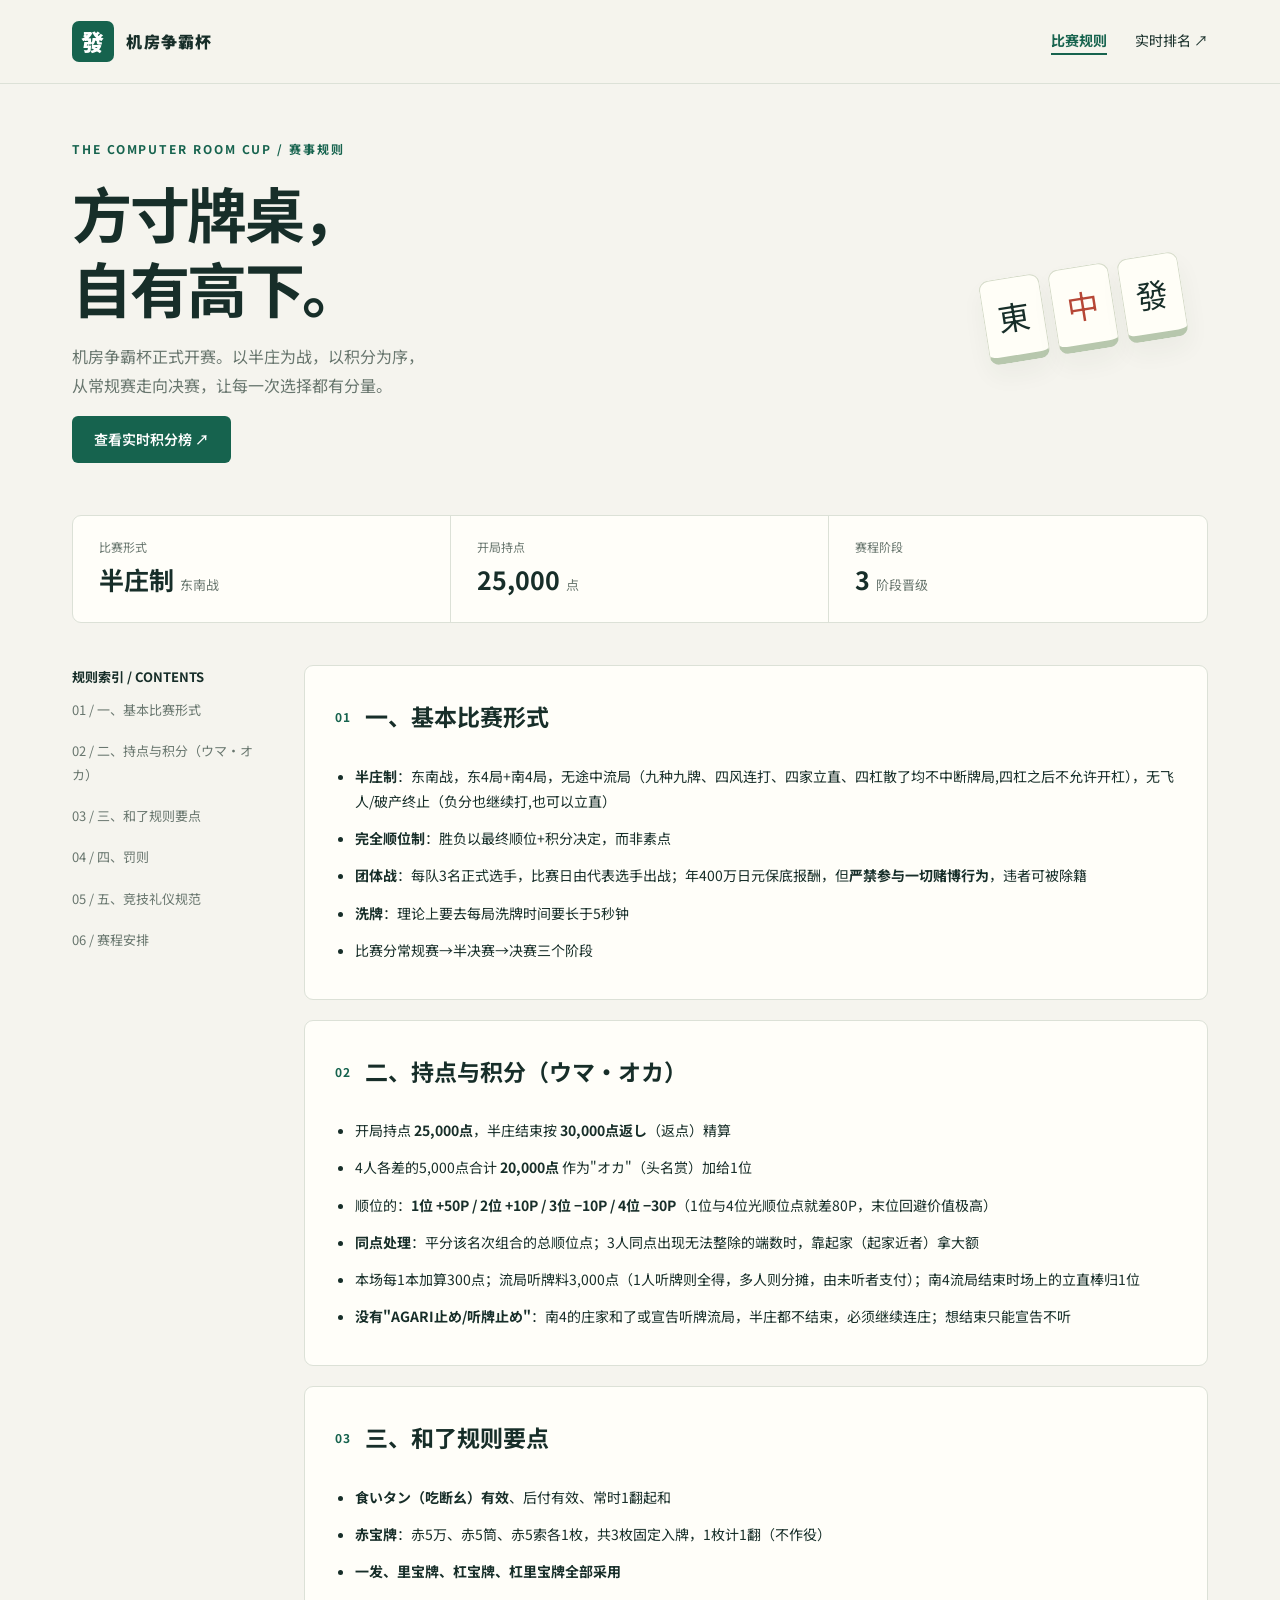
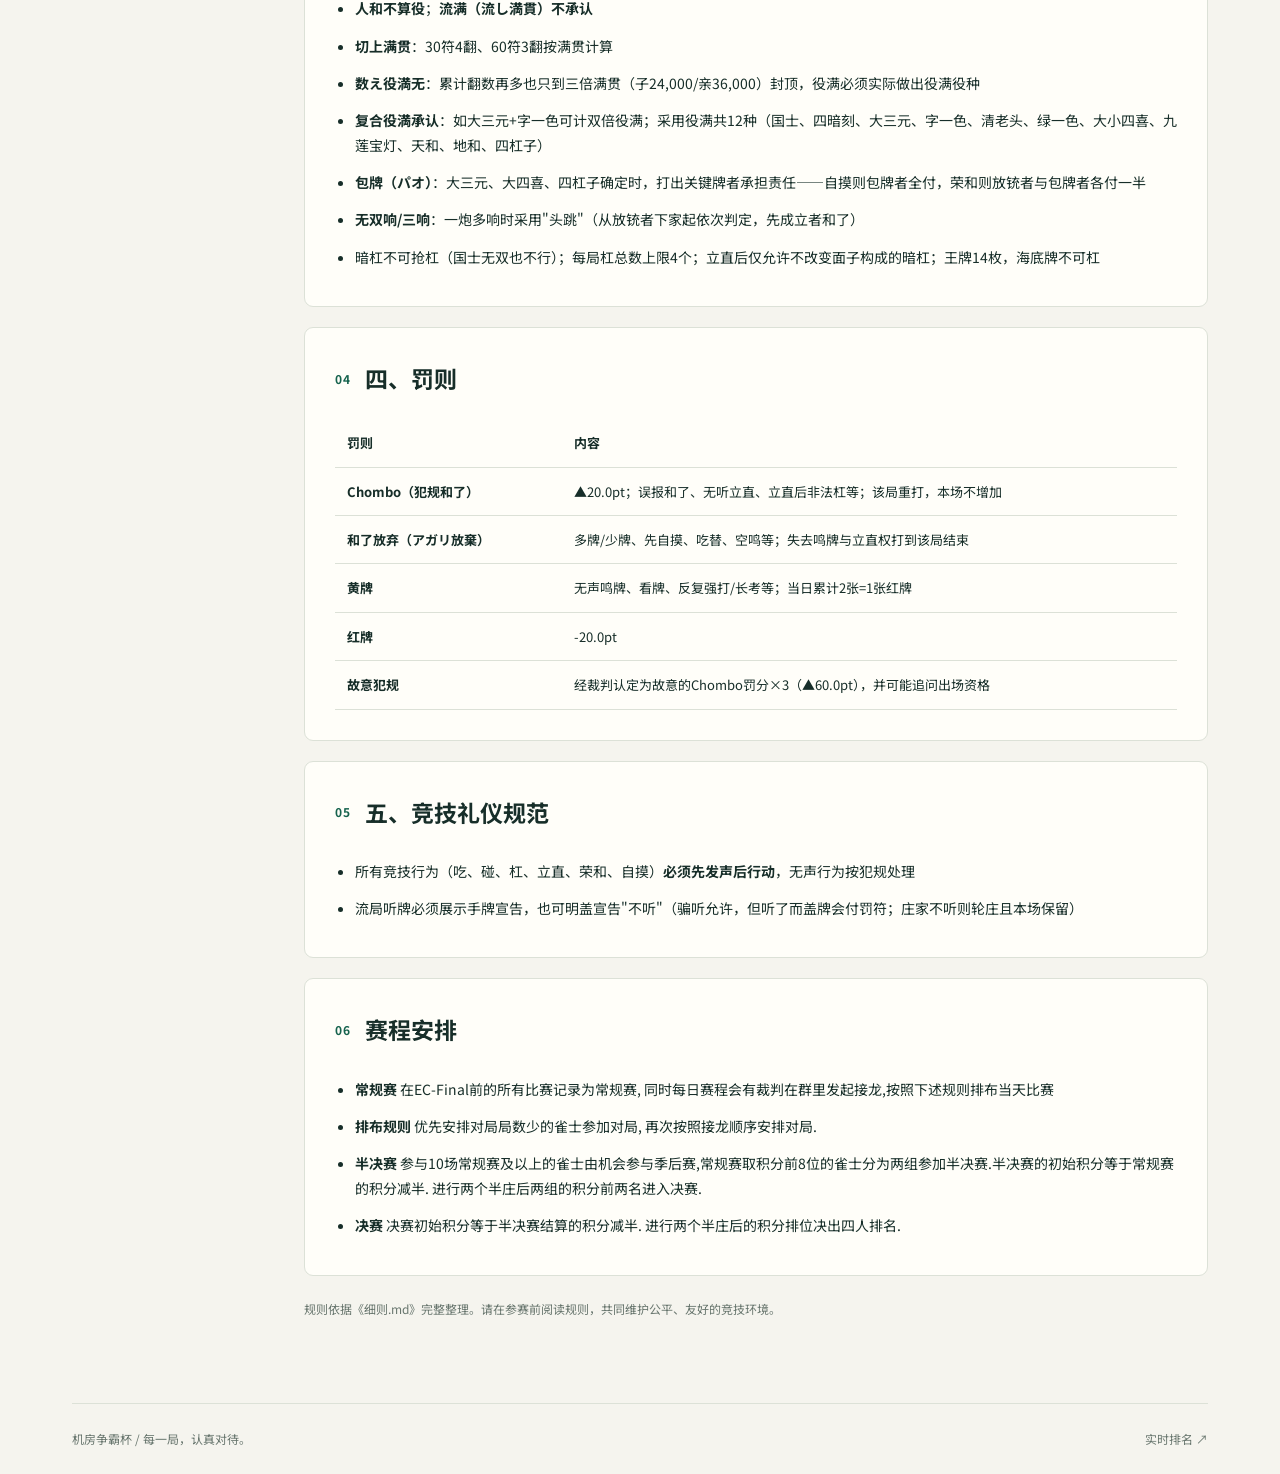
==== index.html @ 37b10d20 "ver1.0" ====
<!doctype html>
<html lang="zh-CN"><head><meta charset="utf-8"><meta name="viewport" content="width=device-width,initial-scale=1"><meta name="description" content="机房争霸杯比赛规则、积分制度、罚则与赛程安排。"><title>比赛规则 · 机房争霸杯</title><link rel="stylesheet" href="assets/style.css"></head>
<body><header><nav class="nav" aria-label="主导航"><a class="brand" href="./"><span class="mark">發</span>机房争霸杯</a><div class="navlinks"><a href="./" aria-current="page">比赛规则</a><a href="scoreboard/">实时排名 ↗</a></div></nav></header><main>
<section class="hero"><div><div class="eyebrow">THE COMPUTER ROOM CUP / 赛事规则</div><h1>方寸牌桌，<br>自有高下。</h1><p class="intro">机房争霸杯正式开赛。以半庄为战，以积分为序，<br>从常规赛走向决赛，让每一次选择都有分量。</p><p><a class="button" href="scoreboard/">查看实时积分榜 ↗</a></p></div><div class="tiles" aria-hidden="true"><span class="tile">東</span><span class="tile red">中</span><span class="tile">發</span></div></section>
<div class="stats"><div class="stat"><small>比赛形式</small><strong>半庄制</strong><span>东南战</span></div><div class="stat"><small>开局持点</small><strong>25,000</strong><span>点</span></div><div class="stat"><small>赛程阶段</small><strong>3</strong><span>阶段晋级</span></div></div>
<div class="rules-layout"><aside class="contents" aria-label="规则目录"><strong>规则索引 / CONTENTS</strong><a href="#rule-1">01 / 一、基本比赛形式</a><a href="#rule-2">02 / 二、持点与积分（ウマ・オカ）</a><a href="#rule-3">03 / 三、和了规则要点</a><a href="#rule-4">04 / 四、罚则</a><a href="#rule-5">05 / 五、竞技礼仪规范</a><a href="#rule-6">06 / 赛程安排</a></aside><div><section class="rule-section" id="rule-1"><h2><span class="number">01</span>一、基本比赛形式</h2><ul><li><strong>半庄制</strong>：东南战，东4局+南4局，无途中流局（九种九牌、四风连打、四家立直、四杠散了均不中断牌局,四杠之后不允许开杠），无飞人/破产终止（负分也继续打,也可以立直）</li><li><strong>完全顺位制</strong>：胜负以最终顺位+积分决定，而非素点</li><li><strong>团体战</strong>：每队3名正式选手，比赛日由代表选手出战；年400万日元保底报酬，但<strong>严禁参与一切赌博行为</strong>，违者可被除籍</li><li><strong>洗牌</strong>：理论上要去每局洗牌时间要长于5秒钟</li><li>比赛分常规赛→半决赛→决赛三个阶段</li></ul></section><section class="rule-section" id="rule-2"><h2><span class="number">02</span>二、持点与积分（ウマ・オカ）</h2><ul><li>开局持点 <strong>25,000点</strong>，半庄结束按 <strong>30,000点返し</strong>（返点）精算</li><li>4人各差的5,000点合计 <strong>20,000点</strong> 作为&quot;オカ&quot;（头名赏）加给1位</li><li>顺位的：<strong>1位 +50P / 2位 +10P / 3位 −10P / 4位 −30P</strong>（1位与4位光顺位点就差80P，末位回避价值极高）</li><li><strong>同点处理</strong>：平分该名次组合的总顺位点；3人同点出现无法整除的端数时，靠起家（起家近者）拿大额</li><li>本场每1本加算300点；流局听牌料3,000点（1人听牌则全得，多人则分摊，由未听者支付）；南4流局结束时场上的立直棒归1位</li><li><strong>没有&quot;AGARI止め/听牌止め&quot;</strong>：南4的庄家和了或宣告听牌流局，半庄都不结束，必须继续连庄；想结束只能宣告不听</li></ul></section><section class="rule-section" id="rule-3"><h2><span class="number">03</span>三、和了规则要点</h2><ul><li><strong>食いタン（吃断幺）有效</strong>、后付有效、常时1翻起和</li><li><strong>赤宝牌</strong>：赤5万、赤5筒、赤5索各1枚，共3枚固定入牌，1枚计1翻（不作役）</li><li><strong>一发、里宝牌、杠宝牌、杠里宝牌全部采用</strong></li><li><strong>人和不算役</strong>；<strong>流满（流し満貫）不承认</strong></li><li><strong>切上满贯</strong>：30符4翻、60符3翻按满贯计算</li><li><strong>数え役満无</strong>：累计翻数再多也只到三倍满贯（子24,000/亲36,000）封顶，役满必须实际做出役满役种</li><li><strong>复合役満承认</strong>：如大三元+字一色可计双倍役满；采用役满共12种（国士、四暗刻、大三元、字一色、清老头、绿一色、大小四喜、九莲宝灯、天和、地和、四杠子）</li><li><strong>包牌（パオ）</strong>：大三元、大四喜、四杠子确定时，打出关键牌者承担责任——自摸则包牌者全付，荣和则放铳者与包牌者各付一半</li><li><strong>无双响/三响</strong>：一炮多响时采用&quot;头跳&quot;（从放铳者下家起依次判定，先成立者和了）</li><li>暗杠不可抢杠（国士无双也不行）；每局杠总数上限4个；立直后仅允许不改变面子构成的暗杠；王牌14枚，海底牌不可杠</li></ul></section><section class="rule-section" id="rule-4"><h2><span class="number">04</span>四、罚则</h2><div class="table-scroll"><table><thead><tr><th scope="col">罚则</th><th scope="col">内容</th></tr></thead><tbody><tr><td><strong>Chombo（犯规和了）</strong></td><td>▲20.0pt；误报和了、无听立直、立直后非法杠等；该局重打，本场不增加</td></tr><tr><td><strong>和了放弃（アガリ放棄）</strong></td><td>多牌/少牌、先自摸、吃替、空鸣等；失去鸣牌与立直权打到该局结束</td></tr><tr><td><strong>黄牌</strong></td><td>无声鸣牌、看牌、反复强打/长考等；当日累计2张=1张红牌</td></tr><tr><td><strong>红牌</strong></td><td>-20.0pt</td></tr><tr><td><strong>故意犯规</strong></td><td>经裁判认定为故意的Chombo罚分×3（▲60.0pt），并可能追问出场资格</td></tr></tbody></table></div></section><section class="rule-section" id="rule-5"><h2><span class="number">05</span>五、竞技礼仪规范</h2><ul><li>所有竞技行为（吃、碰、杠、立直、荣和、自摸）<strong>必须先发声后行动</strong>，无声行为按犯规处理</li><li>流局听牌必须展示手牌宣告，也可明盖宣告&quot;不听&quot;（骗听允许，但听了而盖牌会付罚符；庄家不听则轮庄且本场保留）</li></ul></section><section class="rule-section" id="rule-6"><h2><span class="number">06</span>赛程安排</h2><ul><li><strong>常规赛</strong> 在EC-Final前的所有比赛记录为常规赛, 同时每日赛程会有裁判在群里发起接龙,按照下述规则排布当天比赛</li><li><strong>排布规则</strong> 优先安排对局局数少的雀士参加对局, 再次按照接龙顺序安排对局.</li><li><strong>半决赛</strong> 参与10场常规赛及以上的雀士由机会参与季后赛,常规赛取积分前8位的雀士分为两组参加半决赛.半决赛的初始积分等于常规赛的积分减半. 进行两个半庄后两组的积分前两名进入决赛.</li><li><strong>决赛</strong> 决赛初始积分等于半决赛结算的积分减半. 进行两个半庄后的积分排位决出四人排名.</li></ul></section><p class="footnote">规则依据《细则.md》完整整理。请在参赛前阅读规则，共同维护公平、友好的竞技环境。</p></div></div></main><footer><span>机房争霸杯 / 每一局，认真对待。</span><a href="scoreboard/">实时排名 ↗</a></footer></body></html>
---- assets/style.css ----
@import url('https://fonts.googleapis.com/css2?family=Noto+Sans+SC:wght@400;500;600;700;900&display=swap');
:root{color-scheme:light;--ink:#172e29;--muted:#68766e;--green:#16634e;--paper:#f5f4ee;--line:#dce1d7;--orange:#ca672e}*{box-sizing:border-box}body{margin:0;background:var(--paper);color:var(--ink);font-family:'Noto Sans SC',system-ui,sans-serif;line-height:1.8}a{color:inherit;text-decoration:none}header{border-bottom:1px solid var(--line);background:#f5f4eef5}.nav{max-width:1200px;margin:auto;padding:21px 32px;display:flex;align-items:center;justify-content:space-between;gap:24px}.brand{font-weight:900;letter-spacing:.08em;display:flex;align-items:center;gap:12px}.mark{background:var(--green);color:white;border-radius:7px;padding:0 9px;font-size:23px}.navlinks{display:flex;gap:28px;font-size:14px}.navlinks a[aria-current=page]{color:var(--green);font-weight:700;border-bottom:2px solid var(--green)}main{max-width:1200px;margin:auto;padding:54px 32px 72px}.eyebrow{color:var(--green);letter-spacing:.16em;font-size:12px;font-weight:700}.hero{display:grid;grid-template-columns:1fr auto;align-items:center;gap:28px;margin-bottom:36px}h1{font-size:clamp(34px,5vw,60px);line-height:1.25;letter-spacing:-.04em;margin:14px 0 18px}h2{font-size:23px;margin:0 0 20px}h3{font-size:17px}.intro{color:var(--muted);max-width:650px;margin:0}.button{display:inline-block;background:var(--green);color:white;border-radius:6px;padding:11px 22px;font-size:14px;font-weight:600}.tiles{display:flex;gap:9px;transform:rotate(-9deg);padding:24px}.tile{display:grid;place-items:center;background:#fffef7;border:1px solid #d5dbc9;border-bottom:7px solid #b7c7ad;border-radius:10px;width:61px;height:85px;font-size:32px;box-shadow:0 12px 24px #2446340c}.tile.red{color:#b64736}.stats{display:grid;grid-template-columns:repeat(3,1fr);border:1px solid var(--line);border-radius:9px;background:#fffef9;margin:30px 0 42px}.stat{padding:20px 26px;border-right:1px solid var(--line)}.stat:last-child{border:0}.stat small{display:block;color:var(--muted);font-size:12px}.stat strong{font-size:25px}.stat span{font-size:13px;margin-left:6px;color:var(--muted)}.rules-layout{display:grid;grid-template-columns:190px 1fr;gap:42px}.contents{position:sticky;top:24px;align-self:start;font-size:13px}.contents a{display:block;padding:9px 0;color:var(--muted)}.contents a:hover{color:var(--green)}.rule-section{scroll-margin-top:24px;background:#fffef9;border:1px solid var(--line);border-radius:9px;padding:30px;margin-bottom:20px}.rule-section h2{display:flex;gap:14px;align-items:center}.number{font-size:12px;color:var(--green);letter-spacing:.08em}.rule-section ul{padding-left:20px;margin-bottom:0}.rule-section li{padding:6px 0;font-size:14px}.rule-section strong{font-weight:700}.rule-section table{font-size:13px;width:100%;border-collapse:collapse}.rule-section td,.rule-section th{text-align:left;padding:12px;border-bottom:1px solid var(--line)}.rule-section td:first-child{min-width:125px}.table-scroll{overflow-x:auto}.board-panel{background:#fffef9;border:1px solid var(--line);border-radius:10px;overflow:hidden}.board-heading{padding:24px;display:flex;align-items:center;justify-content:space-between;gap:16px;border-bottom:1px solid var(--line)}.board-heading h2{margin:0;font-size:19px}.status{font-size:12px;color:var(--muted)}.status::before{content:'';display:inline-block;width:7px;height:7px;border-radius:50%;background:#34876b;margin-right:8px}.board{width:100%;border-collapse:collapse;white-space:nowrap;font-size:14px;font-variant-numeric:tabular-nums}.board th{font-weight:500;font-size:12px;color:var(--muted);background:#edf0e8;text-align:right;padding:17px 24px}.board td{padding:18px 24px;text-align:right;border-bottom:1px solid #e9ece3}.board th:first-child,.board td:first-child{text-align:left;position:sticky;left:0;background:#fffef9;min-width:190px}.board th:first-child{background:#edf0e8}.board tbody tr:first-child td{background:#edf4e9}.board tbody tr:last-child td{border-bottom:0}.rank{display:inline-block;width:24px;margin-right:18px;font-size:12px;color:#7c8b7e}.board tbody tr:first-child .rank{color:var(--green);font-weight:900}.total{font-weight:900;font-size:18px}.positive{color:#167352}.negative{color:#bd593e}.empty{color:#b9c0b6}.board-note{padding:18px 24px;background:#fafbf6;border-top:1px solid var(--line);font-size:12px;color:var(--muted)}.board-actions{display:flex;gap:14px;align-items:center}button{font:inherit;cursor:pointer;background:transparent;border:1px solid var(--line);border-radius:5px;color:var(--green);padding:5px 12px;font-size:12px}button:disabled{opacity:.5}.footnote{color:var(--muted);font-size:12px;margin-top:22px}footer{max-width:1136px;margin:auto;border-top:1px solid var(--line);padding:24px 0;display:flex;justify-content:space-between;color:var(--muted);font-size:12px}a:focus-visible,button:focus-visible{outline:3px solid #ca672e;outline-offset:5px}@media(max-width:700px){.nav{padding:18px 20px}.brand{font-size:14px}.navlinks{gap:16px;font-size:12px}main{padding:32px 20px 48px}.hero{grid-template-columns:1fr}.tiles{display:none}.stats{margin:26px 0}.stat{padding:15px 12px}.stat strong{font-size:21px}.stat span{font-size:11px}.rules-layout{grid-template-columns:1fr;gap:20px}.contents{position:static;display:flex;gap:16px;overflow:auto;white-space:nowrap}.contents strong{display:none}.rule-section{padding:22px 18px}.rule-section h2{font-size:20px}.board-heading{padding:18px;align-items:flex-start;flex-direction:column}.board td,.board th{padding:15px 18px}.board th:first-child,.board td:first-child{min-width:150px}.rank{margin-right:8px}footer{margin:0 20px;gap:20px}.board-actions{flex-wrap:wrap}}
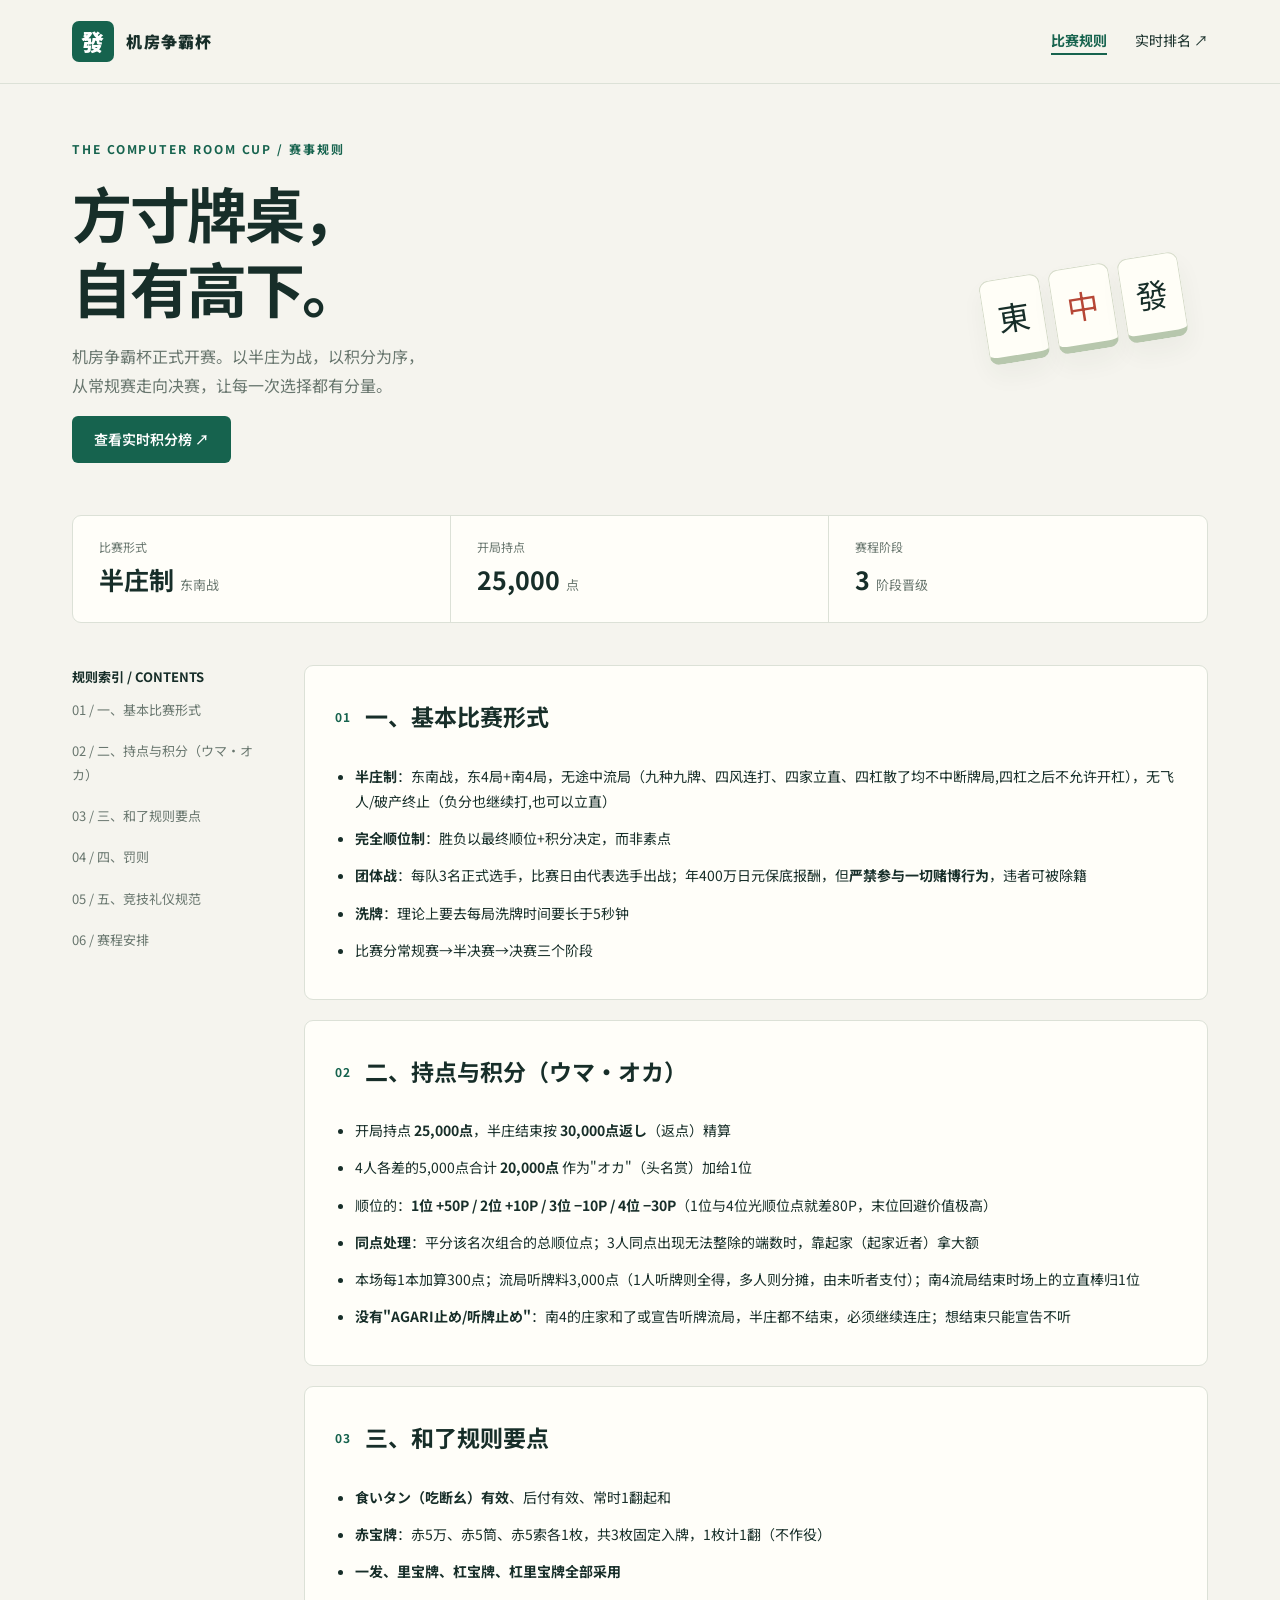
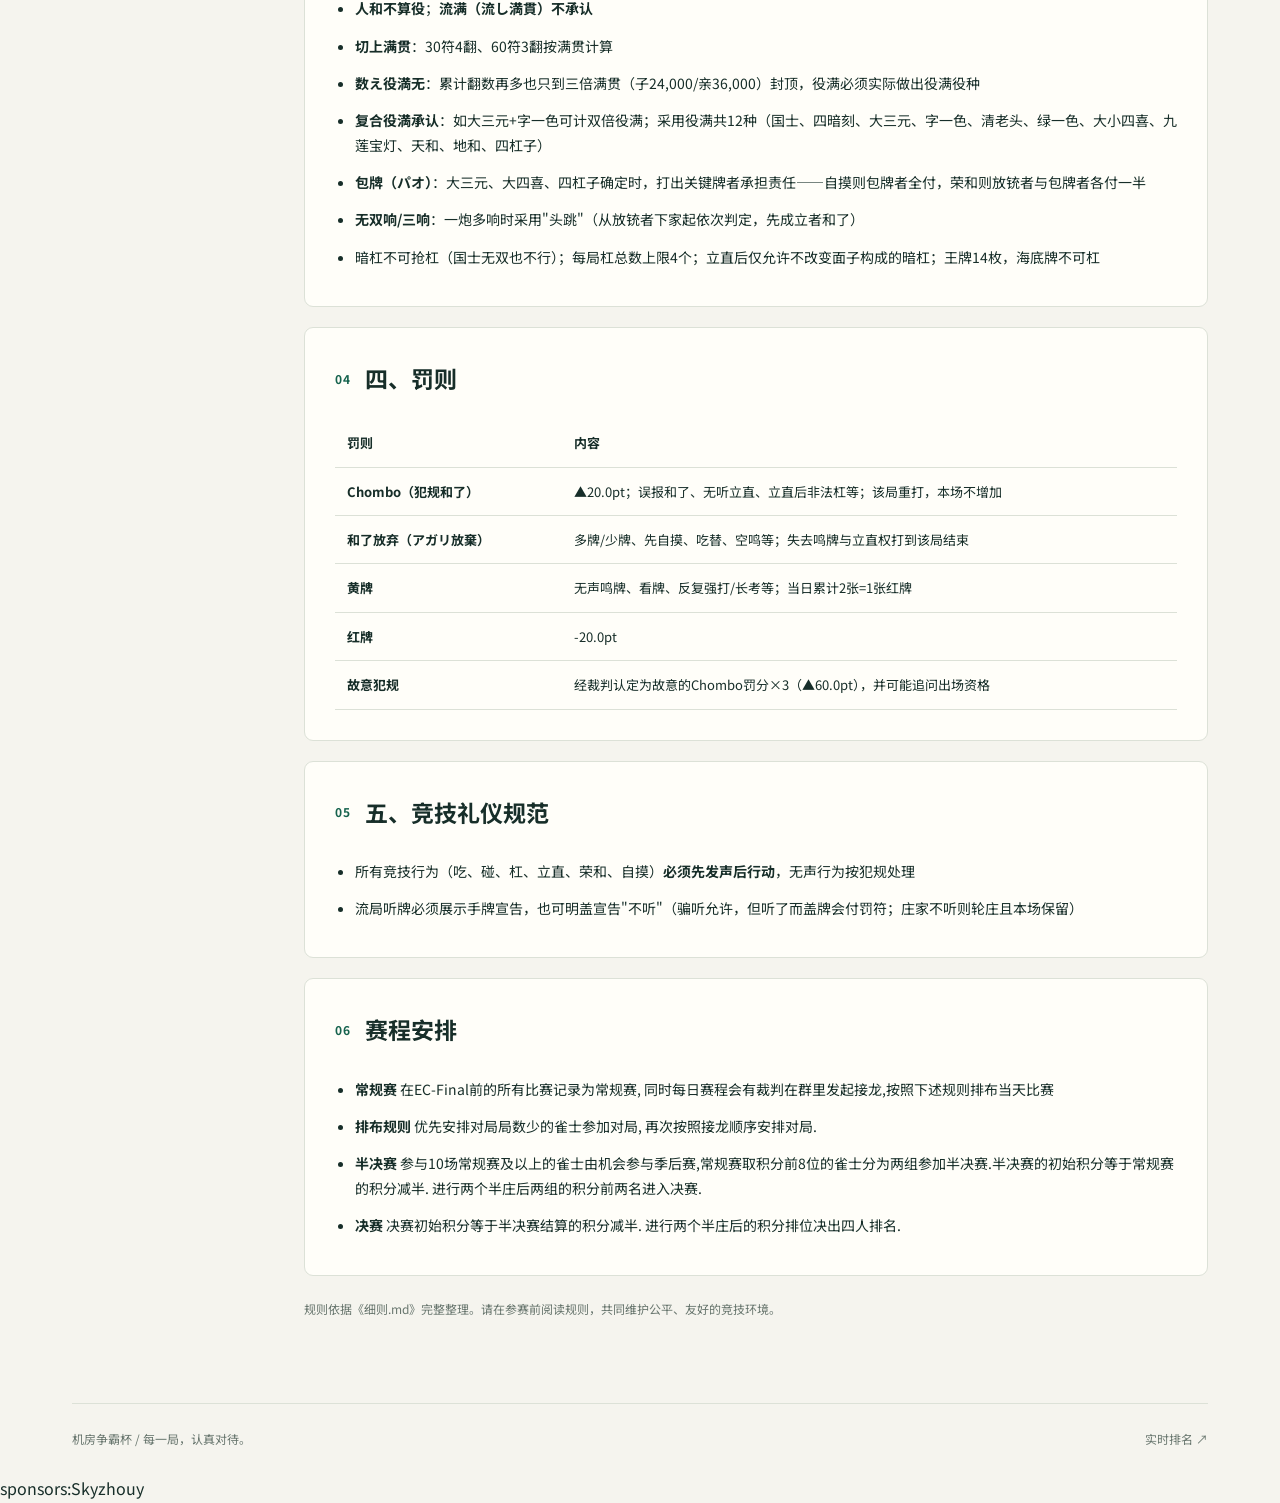
==== commit 6c8b44b9: "sponsors" ====
--- a/index.html
+++ b/index.html
@@ -3,4 +3,5 @@
 <body><header><nav class="nav" aria-label="主导航"><a class="brand" href="./"><span class="mark">發</span>机房争霸杯</a><div class="navlinks"><a href="./" aria-current="page">比赛规则</a><a href="scoreboard/">实时排名 ↗</a></div></nav></header><main>
 <section class="hero"><div><div class="eyebrow">THE COMPUTER ROOM CUP / 赛事规则</div><h1>方寸牌桌，<br>自有高下。</h1><p class="intro">机房争霸杯正式开赛。以半庄为战，以积分为序，<br>从常规赛走向决赛，让每一次选择都有分量。</p><p><a class="button" href="scoreboard/">查看实时积分榜 ↗</a></p></div><div class="tiles" aria-hidden="true"><span class="tile">東</span><span class="tile red">中</span><span class="tile">發</span></div></section>
 <div class="stats"><div class="stat"><small>比赛形式</small><strong>半庄制</strong><span>东南战</span></div><div class="stat"><small>开局持点</small><strong>25,000</strong><span>点</span></div><div class="stat"><small>赛程阶段</small><strong>3</strong><span>阶段晋级</span></div></div>
-<div class="rules-layout"><aside class="contents" aria-label="规则目录"><strong>规则索引 / CONTENTS</strong><a href="#rule-1">01 / 一、基本比赛形式</a><a href="#rule-2">02 / 二、持点与积分（ウマ・オカ）</a><a href="#rule-3">03 / 三、和了规则要点</a><a href="#rule-4">04 / 四、罚则</a><a href="#rule-5">05 / 五、竞技礼仪规范</a><a href="#rule-6">06 / 赛程安排</a></aside><div><section class="rule-section" id="rule-1"><h2><span class="number">01</span>一、基本比赛形式</h2><ul><li><strong>半庄制</strong>：东南战，东4局+南4局，无途中流局（九种九牌、四风连打、四家立直、四杠散了均不中断牌局,四杠之后不允许开杠），无飞人/破产终止（负分也继续打,也可以立直）</li><li><strong>完全顺位制</strong>：胜负以最终顺位+积分决定，而非素点</li><li><strong>团体战</strong>：每队3名正式选手，比赛日由代表选手出战；年400万日元保底报酬，但<strong>严禁参与一切赌博行为</strong>，违者可被除籍</li><li><strong>洗牌</strong>：理论上要去每局洗牌时间要长于5秒钟</li><li>比赛分常规赛→半决赛→决赛三个阶段</li></ul></section><section class="rule-section" id="rule-2"><h2><span class="number">02</span>二、持点与积分（ウマ・オカ）</h2><ul><li>开局持点 <strong>25,000点</strong>，半庄结束按 <strong>30,000点返し</strong>（返点）精算</li><li>4人各差的5,000点合计 <strong>20,000点</strong> 作为&quot;オカ&quot;（头名赏）加给1位</li><li>顺位的：<strong>1位 +50P / 2位 +10P / 3位 −10P / 4位 −30P</strong>（1位与4位光顺位点就差80P，末位回避价值极高）</li><li><strong>同点处理</strong>：平分该名次组合的总顺位点；3人同点出现无法整除的端数时，靠起家（起家近者）拿大额</li><li>本场每1本加算300点；流局听牌料3,000点（1人听牌则全得，多人则分摊，由未听者支付）；南4流局结束时场上的立直棒归1位</li><li><strong>没有&quot;AGARI止め/听牌止め&quot;</strong>：南4的庄家和了或宣告听牌流局，半庄都不结束，必须继续连庄；想结束只能宣告不听</li></ul></section><section class="rule-section" id="rule-3"><h2><span class="number">03</span>三、和了规则要点</h2><ul><li><strong>食いタン（吃断幺）有效</strong>、后付有效、常时1翻起和</li><li><strong>赤宝牌</strong>：赤5万、赤5筒、赤5索各1枚，共3枚固定入牌，1枚计1翻（不作役）</li><li><strong>一发、里宝牌、杠宝牌、杠里宝牌全部采用</strong></li><li><strong>人和不算役</strong>；<strong>流满（流し満貫）不承认</strong></li><li><strong>切上满贯</strong>：30符4翻、60符3翻按满贯计算</li><li><strong>数え役満无</strong>：累计翻数再多也只到三倍满贯（子24,000/亲36,000）封顶，役满必须实际做出役满役种</li><li><strong>复合役満承认</strong>：如大三元+字一色可计双倍役满；采用役满共12种（国士、四暗刻、大三元、字一色、清老头、绿一色、大小四喜、九莲宝灯、天和、地和、四杠子）</li><li><strong>包牌（パオ）</strong>：大三元、大四喜、四杠子确定时，打出关键牌者承担责任——自摸则包牌者全付，荣和则放铳者与包牌者各付一半</li><li><strong>无双响/三响</strong>：一炮多响时采用&quot;头跳&quot;（从放铳者下家起依次判定，先成立者和了）</li><li>暗杠不可抢杠（国士无双也不行）；每局杠总数上限4个；立直后仅允许不改变面子构成的暗杠；王牌14枚，海底牌不可杠</li></ul></section><section class="rule-section" id="rule-4"><h2><span class="number">04</span>四、罚则</h2><div class="table-scroll"><table><thead><tr><th scope="col">罚则</th><th scope="col">内容</th></tr></thead><tbody><tr><td><strong>Chombo（犯规和了）</strong></td><td>▲20.0pt；误报和了、无听立直、立直后非法杠等；该局重打，本场不增加</td></tr><tr><td><strong>和了放弃（アガリ放棄）</strong></td><td>多牌/少牌、先自摸、吃替、空鸣等；失去鸣牌与立直权打到该局结束</td></tr><tr><td><strong>黄牌</strong></td><td>无声鸣牌、看牌、反复强打/长考等；当日累计2张=1张红牌</td></tr><tr><td><strong>红牌</strong></td><td>-20.0pt</td></tr><tr><td><strong>故意犯规</strong></td><td>经裁判认定为故意的Chombo罚分×3（▲60.0pt），并可能追问出场资格</td></tr></tbody></table></div></section><section class="rule-section" id="rule-5"><h2><span class="number">05</span>五、竞技礼仪规范</h2><ul><li>所有竞技行为（吃、碰、杠、立直、荣和、自摸）<strong>必须先发声后行动</strong>，无声行为按犯规处理</li><li>流局听牌必须展示手牌宣告，也可明盖宣告&quot;不听&quot;（骗听允许，但听了而盖牌会付罚符；庄家不听则轮庄且本场保留）</li></ul></section><section class="rule-section" id="rule-6"><h2><span class="number">06</span>赛程安排</h2><ul><li><strong>常规赛</strong> 在EC-Final前的所有比赛记录为常规赛, 同时每日赛程会有裁判在群里发起接龙,按照下述规则排布当天比赛</li><li><strong>排布规则</strong> 优先安排对局局数少的雀士参加对局, 再次按照接龙顺序安排对局.</li><li><strong>半决赛</strong> 参与10场常规赛及以上的雀士由机会参与季后赛,常规赛取积分前8位的雀士分为两组参加半决赛.半决赛的初始积分等于常规赛的积分减半. 进行两个半庄后两组的积分前两名进入决赛.</li><li><strong>决赛</strong> 决赛初始积分等于半决赛结算的积分减半. 进行两个半庄后的积分排位决出四人排名.</li></ul></section><p class="footnote">规则依据《细则.md》完整整理。请在参赛前阅读规则，共同维护公平、友好的竞技环境。</p></div></div></main><footer><span>机房争霸杯 / 每一局，认真对待。</span><a href="scoreboard/">实时排名 ↗</a></footer></body></html>+<div class="rules-layout"><aside class="contents" aria-label="规则目录"><strong>规则索引 / CONTENTS</strong><a href="#rule-1">01 / 一、基本比赛形式</a><a href="#rule-2">02 / 二、持点与积分（ウマ・オカ）</a><a href="#rule-3">03 / 三、和了规则要点</a><a href="#rule-4">04 / 四、罚则</a><a href="#rule-5">05 / 五、竞技礼仪规范</a><a href="#rule-6">06 / 赛程安排</a></aside><div><section class="rule-section" id="rule-1"><h2><span class="number">01</span>一、基本比赛形式</h2><ul><li><strong>半庄制</strong>：东南战，东4局+南4局，无途中流局（九种九牌、四风连打、四家立直、四杠散了均不中断牌局,四杠之后不允许开杠），无飞人/破产终止（负分也继续打,也可以立直）</li><li><strong>完全顺位制</strong>：胜负以最终顺位+积分决定，而非素点</li><li><strong>团体战</strong>：每队3名正式选手，比赛日由代表选手出战；年400万日元保底报酬，但<strong>严禁参与一切赌博行为</strong>，违者可被除籍</li><li><strong>洗牌</strong>：理论上要去每局洗牌时间要长于5秒钟</li><li>比赛分常规赛→半决赛→决赛三个阶段</li></ul></section><section class="rule-section" id="rule-2"><h2><span class="number">02</span>二、持点与积分（ウマ・オカ）</h2><ul><li>开局持点 <strong>25,000点</strong>，半庄结束按 <strong>30,000点返し</strong>（返点）精算</li><li>4人各差的5,000点合计 <strong>20,000点</strong> 作为&quot;オカ&quot;（头名赏）加给1位</li><li>顺位的：<strong>1位 +50P / 2位 +10P / 3位 −10P / 4位 −30P</strong>（1位与4位光顺位点就差80P，末位回避价值极高）</li><li><strong>同点处理</strong>：平分该名次组合的总顺位点；3人同点出现无法整除的端数时，靠起家（起家近者）拿大额</li><li>本场每1本加算300点；流局听牌料3,000点（1人听牌则全得，多人则分摊，由未听者支付）；南4流局结束时场上的立直棒归1位</li><li><strong>没有&quot;AGARI止め/听牌止め&quot;</strong>：南4的庄家和了或宣告听牌流局，半庄都不结束，必须继续连庄；想结束只能宣告不听</li></ul></section><section class="rule-section" id="rule-3"><h2><span class="number">03</span>三、和了规则要点</h2><ul><li><strong>食いタン（吃断幺）有效</strong>、后付有效、常时1翻起和</li><li><strong>赤宝牌</strong>：赤5万、赤5筒、赤5索各1枚，共3枚固定入牌，1枚计1翻（不作役）</li><li><strong>一发、里宝牌、杠宝牌、杠里宝牌全部采用</strong></li><li><strong>人和不算役</strong>；<strong>流满（流し満貫）不承认</strong></li><li><strong>切上满贯</strong>：30符4翻、60符3翻按满贯计算</li><li><strong>数え役満无</strong>：累计翻数再多也只到三倍满贯（子24,000/亲36,000）封顶，役满必须实际做出役满役种</li><li><strong>复合役満承认</strong>：如大三元+字一色可计双倍役满；采用役满共12种（国士、四暗刻、大三元、字一色、清老头、绿一色、大小四喜、九莲宝灯、天和、地和、四杠子）</li><li><strong>包牌（パオ）</strong>：大三元、大四喜、四杠子确定时，打出关键牌者承担责任——自摸则包牌者全付，荣和则放铳者与包牌者各付一半</li><li><strong>无双响/三响</strong>：一炮多响时采用&quot;头跳&quot;（从放铳者下家起依次判定，先成立者和了）</li><li>暗杠不可抢杠（国士无双也不行）；每局杠总数上限4个；立直后仅允许不改变面子构成的暗杠；王牌14枚，海底牌不可杠</li></ul></section><section class="rule-section" id="rule-4"><h2><span class="number">04</span>四、罚则</h2><div class="table-scroll"><table><thead><tr><th scope="col">罚则</th><th scope="col">内容</th></tr></thead><tbody><tr><td><strong>Chombo（犯规和了）</strong></td><td>▲20.0pt；误报和了、无听立直、立直后非法杠等；该局重打，本场不增加</td></tr><tr><td><strong>和了放弃（アガリ放棄）</strong></td><td>多牌/少牌、先自摸、吃替、空鸣等；失去鸣牌与立直权打到该局结束</td></tr><tr><td><strong>黄牌</strong></td><td>无声鸣牌、看牌、反复强打/长考等；当日累计2张=1张红牌</td></tr><tr><td><strong>红牌</strong></td><td>-20.0pt</td></tr><tr><td><strong>故意犯规</strong></td><td>经裁判认定为故意的Chombo罚分×3（▲60.0pt），并可能追问出场资格</td></tr></tbody></table></div></section><section class="rule-section" id="rule-5"><h2><span class="number">05</span>五、竞技礼仪规范</h2><ul><li>所有竞技行为（吃、碰、杠、立直、荣和、自摸）<strong>必须先发声后行动</strong>，无声行为按犯规处理</li><li>流局听牌必须展示手牌宣告，也可明盖宣告&quot;不听&quot;（骗听允许，但听了而盖牌会付罚符；庄家不听则轮庄且本场保留）</li></ul></section><section class="rule-section" id="rule-6"><h2><span class="number">06</span>赛程安排</h2><ul><li><strong>常规赛</strong> 在EC-Final前的所有比赛记录为常规赛, 同时每日赛程会有裁判在群里发起接龙,按照下述规则排布当天比赛</li><li><strong>排布规则</strong> 优先安排对局局数少的雀士参加对局, 再次按照接龙顺序安排对局.</li><li><strong>半决赛</strong> 参与10场常规赛及以上的雀士由机会参与季后赛,常规赛取积分前8位的雀士分为两组参加半决赛.半决赛的初始积分等于常规赛的积分减半. 进行两个半庄后两组的积分前两名进入决赛.</li><li><strong>决赛</strong> 决赛初始积分等于半决赛结算的积分减半. 进行两个半庄后的积分排位决出四人排名.</li></ul></section><p class="footnote">规则依据《细则.md》完整整理。请在参赛前阅读规则，共同维护公平、友好的竞技环境。</p></div></div></main><footer><span>机房争霸杯 / 每一局，认真对待。</span><a href="scoreboard/">实时排名 ↗</a></footer></body></html>
+<div>sponsors:Skyzhouy</div> 
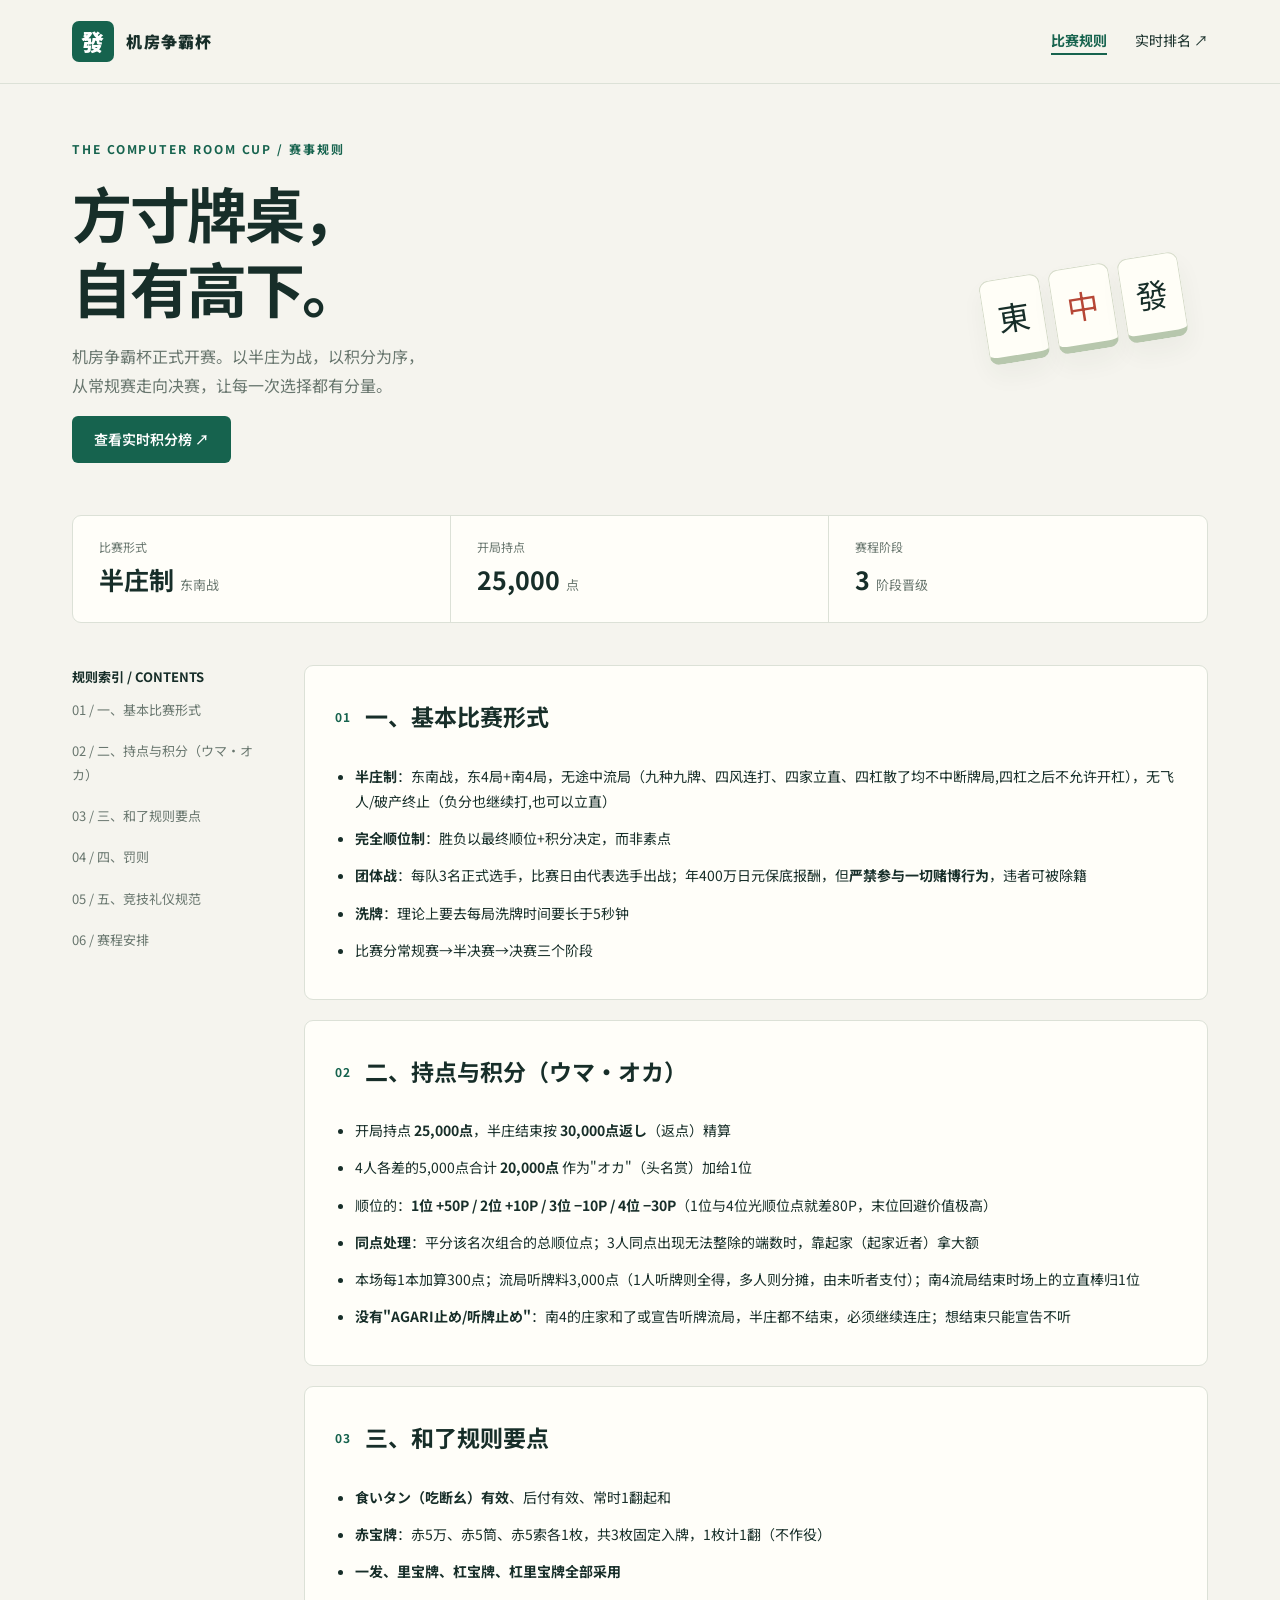
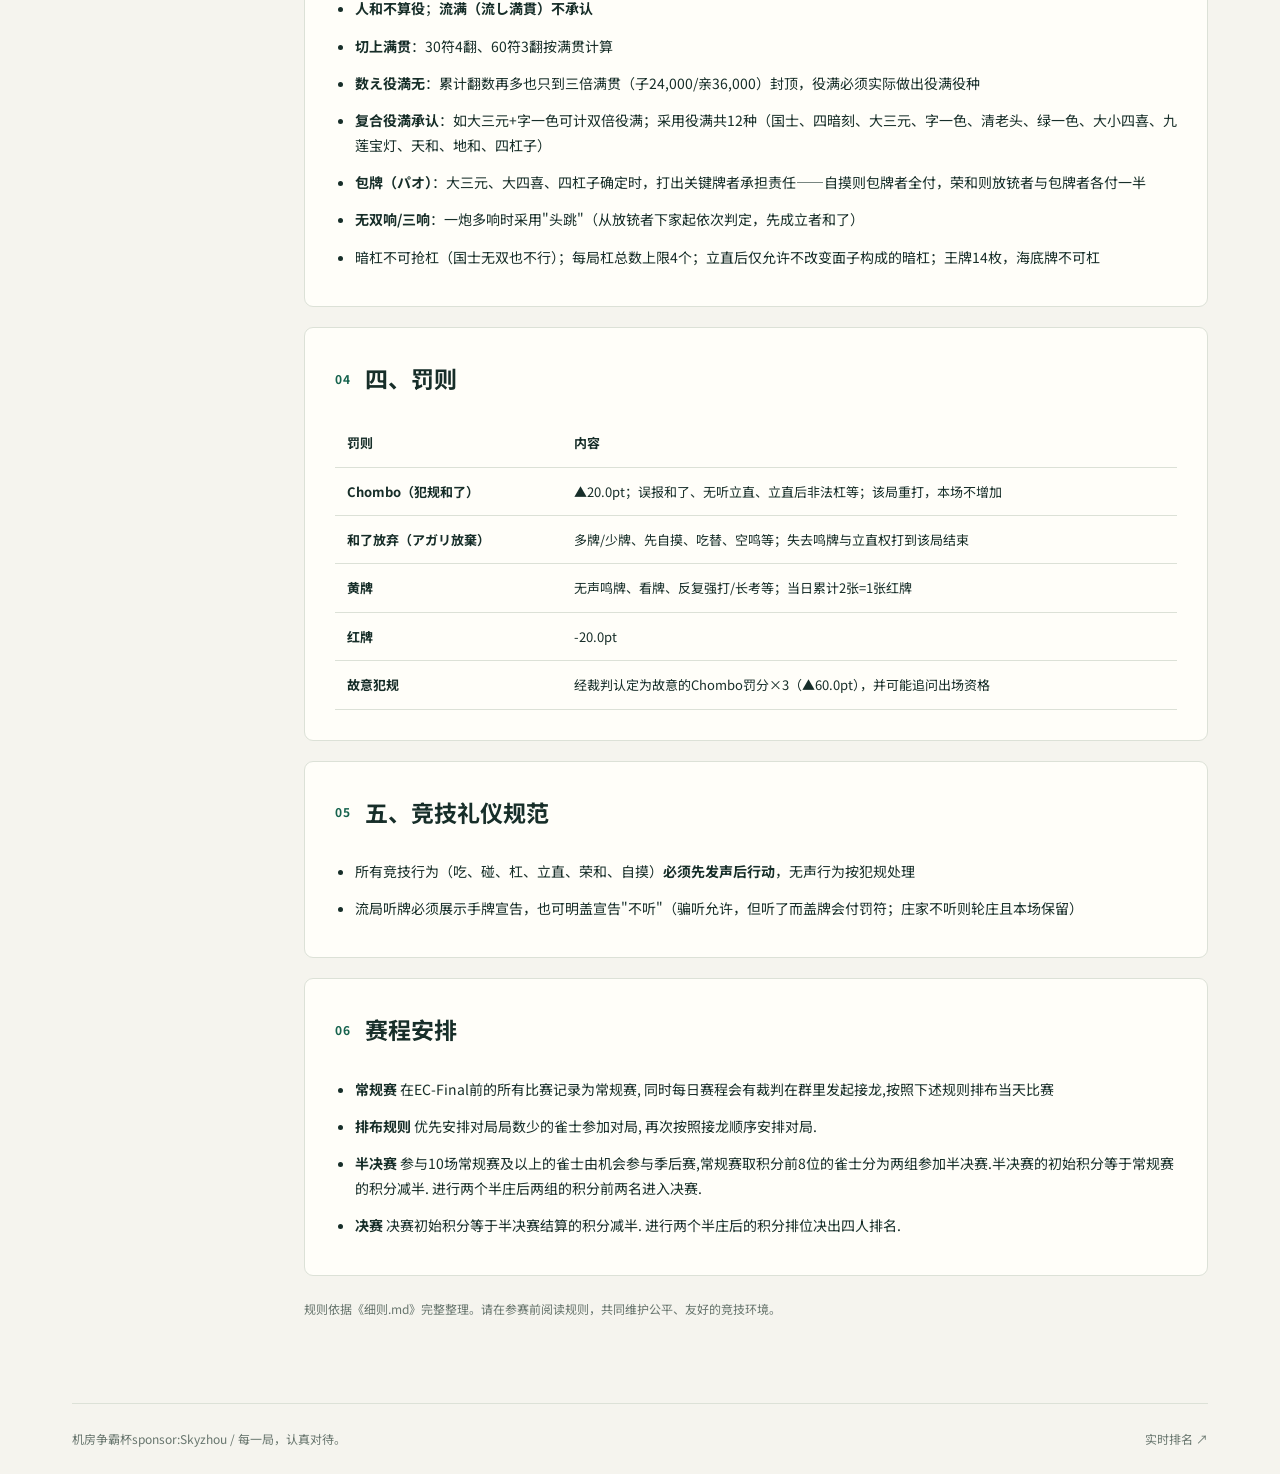
==== commit cc762c03: "a" ====
--- a/index.html
+++ b/index.html
@@ -3,5 +3,4 @@
 <body><header><nav class="nav" aria-label="主导航"><a class="brand" href="./"><span class="mark">發</span>机房争霸杯</a><div class="navlinks"><a href="./" aria-current="page">比赛规则</a><a href="scoreboard/">实时排名 ↗</a></div></nav></header><main>
 <section class="hero"><div><div class="eyebrow">THE COMPUTER ROOM CUP / 赛事规则</div><h1>方寸牌桌，<br>自有高下。</h1><p class="intro">机房争霸杯正式开赛。以半庄为战，以积分为序，<br>从常规赛走向决赛，让每一次选择都有分量。</p><p><a class="button" href="scoreboard/">查看实时积分榜 ↗</a></p></div><div class="tiles" aria-hidden="true"><span class="tile">東</span><span class="tile red">中</span><span class="tile">發</span></div></section>
 <div class="stats"><div class="stat"><small>比赛形式</small><strong>半庄制</strong><span>东南战</span></div><div class="stat"><small>开局持点</small><strong>25,000</strong><span>点</span></div><div class="stat"><small>赛程阶段</small><strong>3</strong><span>阶段晋级</span></div></div>
-<div class="rules-layout"><aside class="contents" aria-label="规则目录"><strong>规则索引 / CONTENTS</strong><a href="#rule-1">01 / 一、基本比赛形式</a><a href="#rule-2">02 / 二、持点与积分（ウマ・オカ）</a><a href="#rule-3">03 / 三、和了规则要点</a><a href="#rule-4">04 / 四、罚则</a><a href="#rule-5">05 / 五、竞技礼仪规范</a><a href="#rule-6">06 / 赛程安排</a></aside><div><section class="rule-section" id="rule-1"><h2><span class="number">01</span>一、基本比赛形式</h2><ul><li><strong>半庄制</strong>：东南战，东4局+南4局，无途中流局（九种九牌、四风连打、四家立直、四杠散了均不中断牌局,四杠之后不允许开杠），无飞人/破产终止（负分也继续打,也可以立直）</li><li><strong>完全顺位制</strong>：胜负以最终顺位+积分决定，而非素点</li><li><strong>团体战</strong>：每队3名正式选手，比赛日由代表选手出战；年400万日元保底报酬，但<strong>严禁参与一切赌博行为</strong>，违者可被除籍</li><li><strong>洗牌</strong>：理论上要去每局洗牌时间要长于5秒钟</li><li>比赛分常规赛→半决赛→决赛三个阶段</li></ul></section><section class="rule-section" id="rule-2"><h2><span class="number">02</span>二、持点与积分（ウマ・オカ）</h2><ul><li>开局持点 <strong>25,000点</strong>，半庄结束按 <strong>30,000点返し</strong>（返点）精算</li><li>4人各差的5,000点合计 <strong>20,000点</strong> 作为&quot;オカ&quot;（头名赏）加给1位</li><li>顺位的：<strong>1位 +50P / 2位 +10P / 3位 −10P / 4位 −30P</strong>（1位与4位光顺位点就差80P，末位回避价值极高）</li><li><strong>同点处理</strong>：平分该名次组合的总顺位点；3人同点出现无法整除的端数时，靠起家（起家近者）拿大额</li><li>本场每1本加算300点；流局听牌料3,000点（1人听牌则全得，多人则分摊，由未听者支付）；南4流局结束时场上的立直棒归1位</li><li><strong>没有&quot;AGARI止め/听牌止め&quot;</strong>：南4的庄家和了或宣告听牌流局，半庄都不结束，必须继续连庄；想结束只能宣告不听</li></ul></section><section class="rule-section" id="rule-3"><h2><span class="number">03</span>三、和了规则要点</h2><ul><li><strong>食いタン（吃断幺）有效</strong>、后付有效、常时1翻起和</li><li><strong>赤宝牌</strong>：赤5万、赤5筒、赤5索各1枚，共3枚固定入牌，1枚计1翻（不作役）</li><li><strong>一发、里宝牌、杠宝牌、杠里宝牌全部采用</strong></li><li><strong>人和不算役</strong>；<strong>流满（流し満貫）不承认</strong></li><li><strong>切上满贯</strong>：30符4翻、60符3翻按满贯计算</li><li><strong>数え役満无</strong>：累计翻数再多也只到三倍满贯（子24,000/亲36,000）封顶，役满必须实际做出役满役种</li><li><strong>复合役満承认</strong>：如大三元+字一色可计双倍役满；采用役满共12种（国士、四暗刻、大三元、字一色、清老头、绿一色、大小四喜、九莲宝灯、天和、地和、四杠子）</li><li><strong>包牌（パオ）</strong>：大三元、大四喜、四杠子确定时，打出关键牌者承担责任——自摸则包牌者全付，荣和则放铳者与包牌者各付一半</li><li><strong>无双响/三响</strong>：一炮多响时采用&quot;头跳&quot;（从放铳者下家起依次判定，先成立者和了）</li><li>暗杠不可抢杠（国士无双也不行）；每局杠总数上限4个；立直后仅允许不改变面子构成的暗杠；王牌14枚，海底牌不可杠</li></ul></section><section class="rule-section" id="rule-4"><h2><span class="number">04</span>四、罚则</h2><div class="table-scroll"><table><thead><tr><th scope="col">罚则</th><th scope="col">内容</th></tr></thead><tbody><tr><td><strong>Chombo（犯规和了）</strong></td><td>▲20.0pt；误报和了、无听立直、立直后非法杠等；该局重打，本场不增加</td></tr><tr><td><strong>和了放弃（アガリ放棄）</strong></td><td>多牌/少牌、先自摸、吃替、空鸣等；失去鸣牌与立直权打到该局结束</td></tr><tr><td><strong>黄牌</strong></td><td>无声鸣牌、看牌、反复强打/长考等；当日累计2张=1张红牌</td></tr><tr><td><strong>红牌</strong></td><td>-20.0pt</td></tr><tr><td><strong>故意犯规</strong></td><td>经裁判认定为故意的Chombo罚分×3（▲60.0pt），并可能追问出场资格</td></tr></tbody></table></div></section><section class="rule-section" id="rule-5"><h2><span class="number">05</span>五、竞技礼仪规范</h2><ul><li>所有竞技行为（吃、碰、杠、立直、荣和、自摸）<strong>必须先发声后行动</strong>，无声行为按犯规处理</li><li>流局听牌必须展示手牌宣告，也可明盖宣告&quot;不听&quot;（骗听允许，但听了而盖牌会付罚符；庄家不听则轮庄且本场保留）</li></ul></section><section class="rule-section" id="rule-6"><h2><span class="number">06</span>赛程安排</h2><ul><li><strong>常规赛</strong> 在EC-Final前的所有比赛记录为常规赛, 同时每日赛程会有裁判在群里发起接龙,按照下述规则排布当天比赛</li><li><strong>排布规则</strong> 优先安排对局局数少的雀士参加对局, 再次按照接龙顺序安排对局.</li><li><strong>半决赛</strong> 参与10场常规赛及以上的雀士由机会参与季后赛,常规赛取积分前8位的雀士分为两组参加半决赛.半决赛的初始积分等于常规赛的积分减半. 进行两个半庄后两组的积分前两名进入决赛.</li><li><strong>决赛</strong> 决赛初始积分等于半决赛结算的积分减半. 进行两个半庄后的积分排位决出四人排名.</li></ul></section><p class="footnote">规则依据《细则.md》完整整理。请在参赛前阅读规则，共同维护公平、友好的竞技环境。</p></div></div></main><footer><span>机房争霸杯 / 每一局，认真对待。</span><a href="scoreboard/">实时排名 ↗</a></footer></body></html>
-<div>sponsors:Skyzhouy</div> +<div class="rules-layout"><aside class="contents" aria-label="规则目录"><strong>规则索引 / CONTENTS</strong><a href="#rule-1">01 / 一、基本比赛形式</a><a href="#rule-2">02 / 二、持点与积分（ウマ・オカ）</a><a href="#rule-3">03 / 三、和了规则要点</a><a href="#rule-4">04 / 四、罚则</a><a href="#rule-5">05 / 五、竞技礼仪规范</a><a href="#rule-6">06 / 赛程安排</a></aside><div><section class="rule-section" id="rule-1"><h2><span class="number">01</span>一、基本比赛形式</h2><ul><li><strong>半庄制</strong>：东南战，东4局+南4局，无途中流局（九种九牌、四风连打、四家立直、四杠散了均不中断牌局,四杠之后不允许开杠），无飞人/破产终止（负分也继续打,也可以立直）</li><li><strong>完全顺位制</strong>：胜负以最终顺位+积分决定，而非素点</li><li><strong>团体战</strong>：每队3名正式选手，比赛日由代表选手出战；年400万日元保底报酬，但<strong>严禁参与一切赌博行为</strong>，违者可被除籍</li><li><strong>洗牌</strong>：理论上要去每局洗牌时间要长于5秒钟</li><li>比赛分常规赛→半决赛→决赛三个阶段</li></ul></section><section class="rule-section" id="rule-2"><h2><span class="number">02</span>二、持点与积分（ウマ・オカ）</h2><ul><li>开局持点 <strong>25,000点</strong>，半庄结束按 <strong>30,000点返し</strong>（返点）精算</li><li>4人各差的5,000点合计 <strong>20,000点</strong> 作为&quot;オカ&quot;（头名赏）加给1位</li><li>顺位的：<strong>1位 +50P / 2位 +10P / 3位 −10P / 4位 −30P</strong>（1位与4位光顺位点就差80P，末位回避价值极高）</li><li><strong>同点处理</strong>：平分该名次组合的总顺位点；3人同点出现无法整除的端数时，靠起家（起家近者）拿大额</li><li>本场每1本加算300点；流局听牌料3,000点（1人听牌则全得，多人则分摊，由未听者支付）；南4流局结束时场上的立直棒归1位</li><li><strong>没有&quot;AGARI止め/听牌止め&quot;</strong>：南4的庄家和了或宣告听牌流局，半庄都不结束，必须继续连庄；想结束只能宣告不听</li></ul></section><section class="rule-section" id="rule-3"><h2><span class="number">03</span>三、和了规则要点</h2><ul><li><strong>食いタン（吃断幺）有效</strong>、后付有效、常时1翻起和</li><li><strong>赤宝牌</strong>：赤5万、赤5筒、赤5索各1枚，共3枚固定入牌，1枚计1翻（不作役）</li><li><strong>一发、里宝牌、杠宝牌、杠里宝牌全部采用</strong></li><li><strong>人和不算役</strong>；<strong>流满（流し満貫）不承认</strong></li><li><strong>切上满贯</strong>：30符4翻、60符3翻按满贯计算</li><li><strong>数え役満无</strong>：累计翻数再多也只到三倍满贯（子24,000/亲36,000）封顶，役满必须实际做出役满役种</li><li><strong>复合役満承认</strong>：如大三元+字一色可计双倍役满；采用役满共12种（国士、四暗刻、大三元、字一色、清老头、绿一色、大小四喜、九莲宝灯、天和、地和、四杠子）</li><li><strong>包牌（パオ）</strong>：大三元、大四喜、四杠子确定时，打出关键牌者承担责任——自摸则包牌者全付，荣和则放铳者与包牌者各付一半</li><li><strong>无双响/三响</strong>：一炮多响时采用&quot;头跳&quot;（从放铳者下家起依次判定，先成立者和了）</li><li>暗杠不可抢杠（国士无双也不行）；每局杠总数上限4个；立直后仅允许不改变面子构成的暗杠；王牌14枚，海底牌不可杠</li></ul></section><section class="rule-section" id="rule-4"><h2><span class="number">04</span>四、罚则</h2><div class="table-scroll"><table><thead><tr><th scope="col">罚则</th><th scope="col">内容</th></tr></thead><tbody><tr><td><strong>Chombo（犯规和了）</strong></td><td>▲20.0pt；误报和了、无听立直、立直后非法杠等；该局重打，本场不增加</td></tr><tr><td><strong>和了放弃（アガリ放棄）</strong></td><td>多牌/少牌、先自摸、吃替、空鸣等；失去鸣牌与立直权打到该局结束</td></tr><tr><td><strong>黄牌</strong></td><td>无声鸣牌、看牌、反复强打/长考等；当日累计2张=1张红牌</td></tr><tr><td><strong>红牌</strong></td><td>-20.0pt</td></tr><tr><td><strong>故意犯规</strong></td><td>经裁判认定为故意的Chombo罚分×3（▲60.0pt），并可能追问出场资格</td></tr></tbody></table></div></section><section class="rule-section" id="rule-5"><h2><span class="number">05</span>五、竞技礼仪规范</h2><ul><li>所有竞技行为（吃、碰、杠、立直、荣和、自摸）<strong>必须先发声后行动</strong>，无声行为按犯规处理</li><li>流局听牌必须展示手牌宣告，也可明盖宣告&quot;不听&quot;（骗听允许，但听了而盖牌会付罚符；庄家不听则轮庄且本场保留）</li></ul></section><section class="rule-section" id="rule-6"><h2><span class="number">06</span>赛程安排</h2><ul><li><strong>常规赛</strong> 在EC-Final前的所有比赛记录为常规赛, 同时每日赛程会有裁判在群里发起接龙,按照下述规则排布当天比赛</li><li><strong>排布规则</strong> 优先安排对局局数少的雀士参加对局, 再次按照接龙顺序安排对局.</li><li><strong>半决赛</strong> 参与10场常规赛及以上的雀士由机会参与季后赛,常规赛取积分前8位的雀士分为两组参加半决赛.半决赛的初始积分等于常规赛的积分减半. 进行两个半庄后两组的积分前两名进入决赛.</li><li><strong>决赛</strong> 决赛初始积分等于半决赛结算的积分减半. 进行两个半庄后的积分排位决出四人排名.</li></ul></section><p class="footnote">规则依据《细则.md》完整整理。请在参赛前阅读规则，共同维护公平、友好的竞技环境。</p></div></div></main><footer><span>机房争霸杯sponsor:Skyzhou / 每一局，认真对待。</span><a href="scoreboard/">实时排名 ↗</a></footer></body></html>
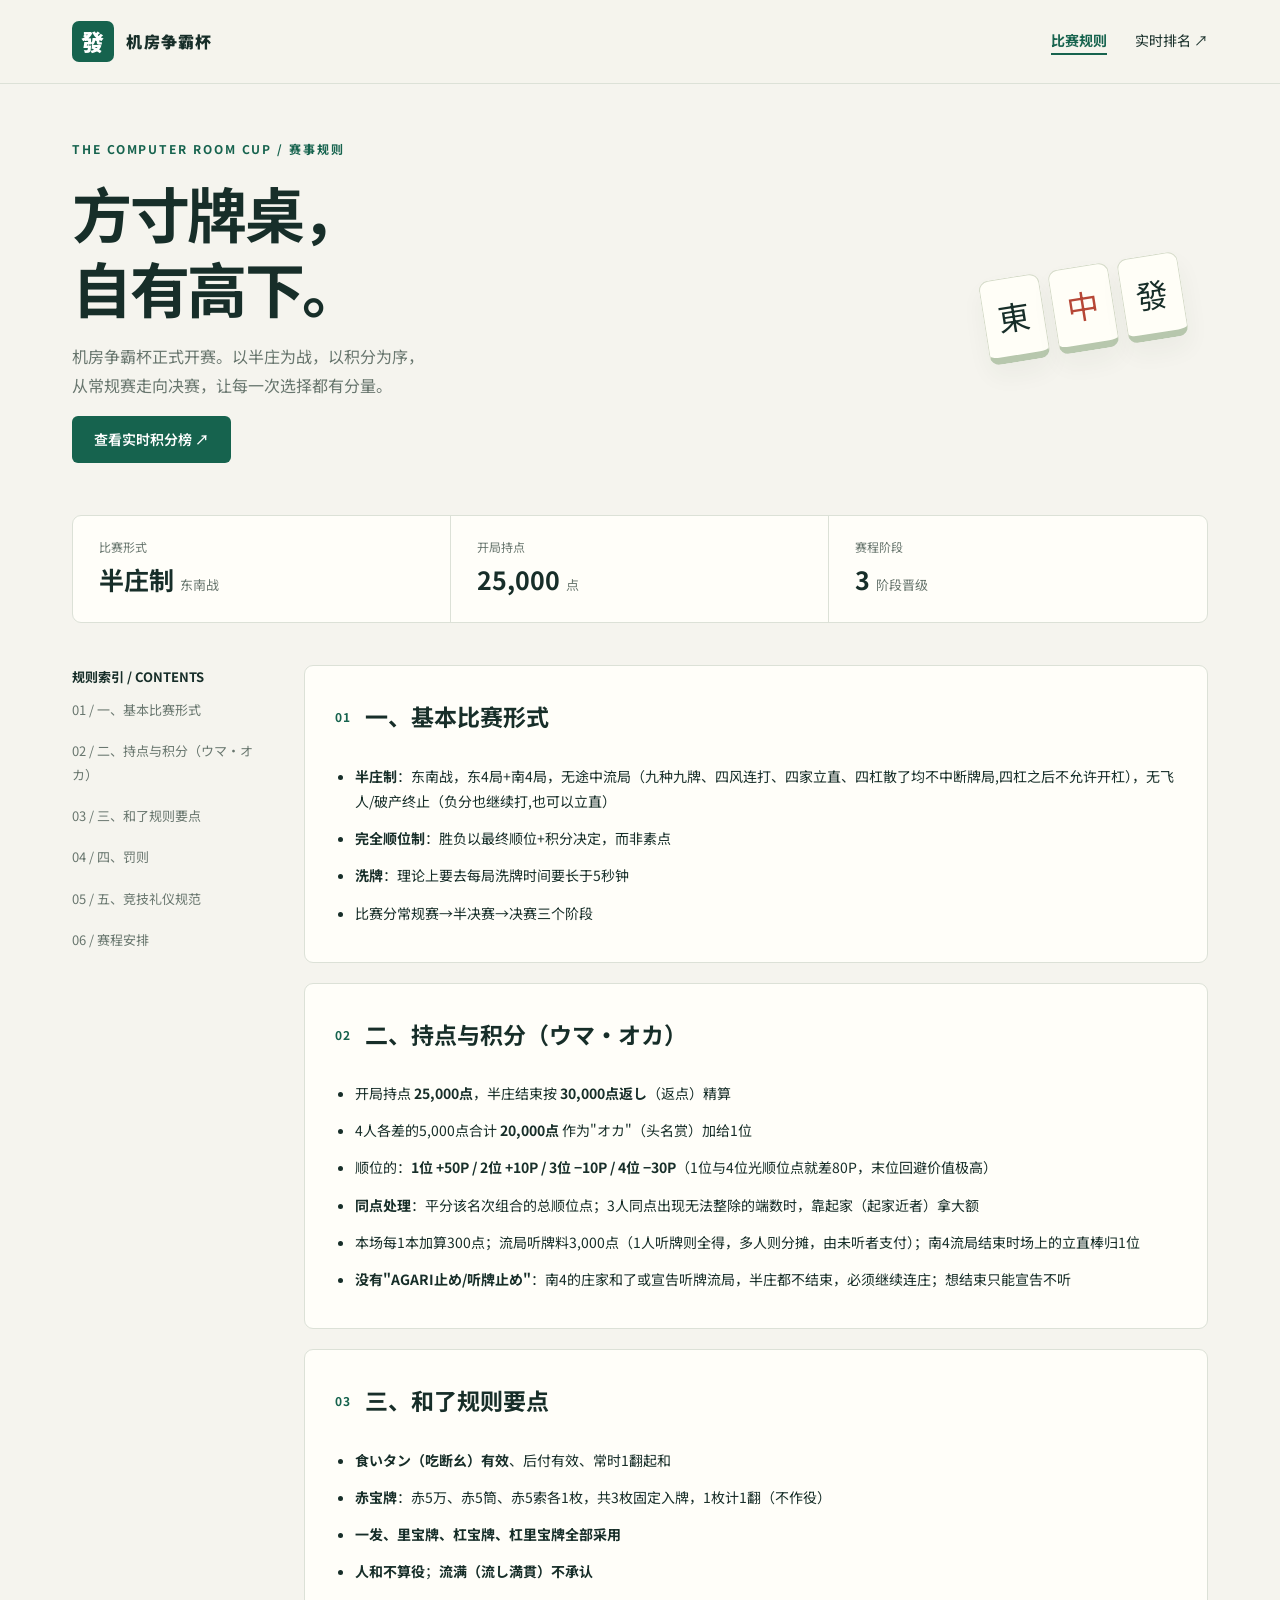
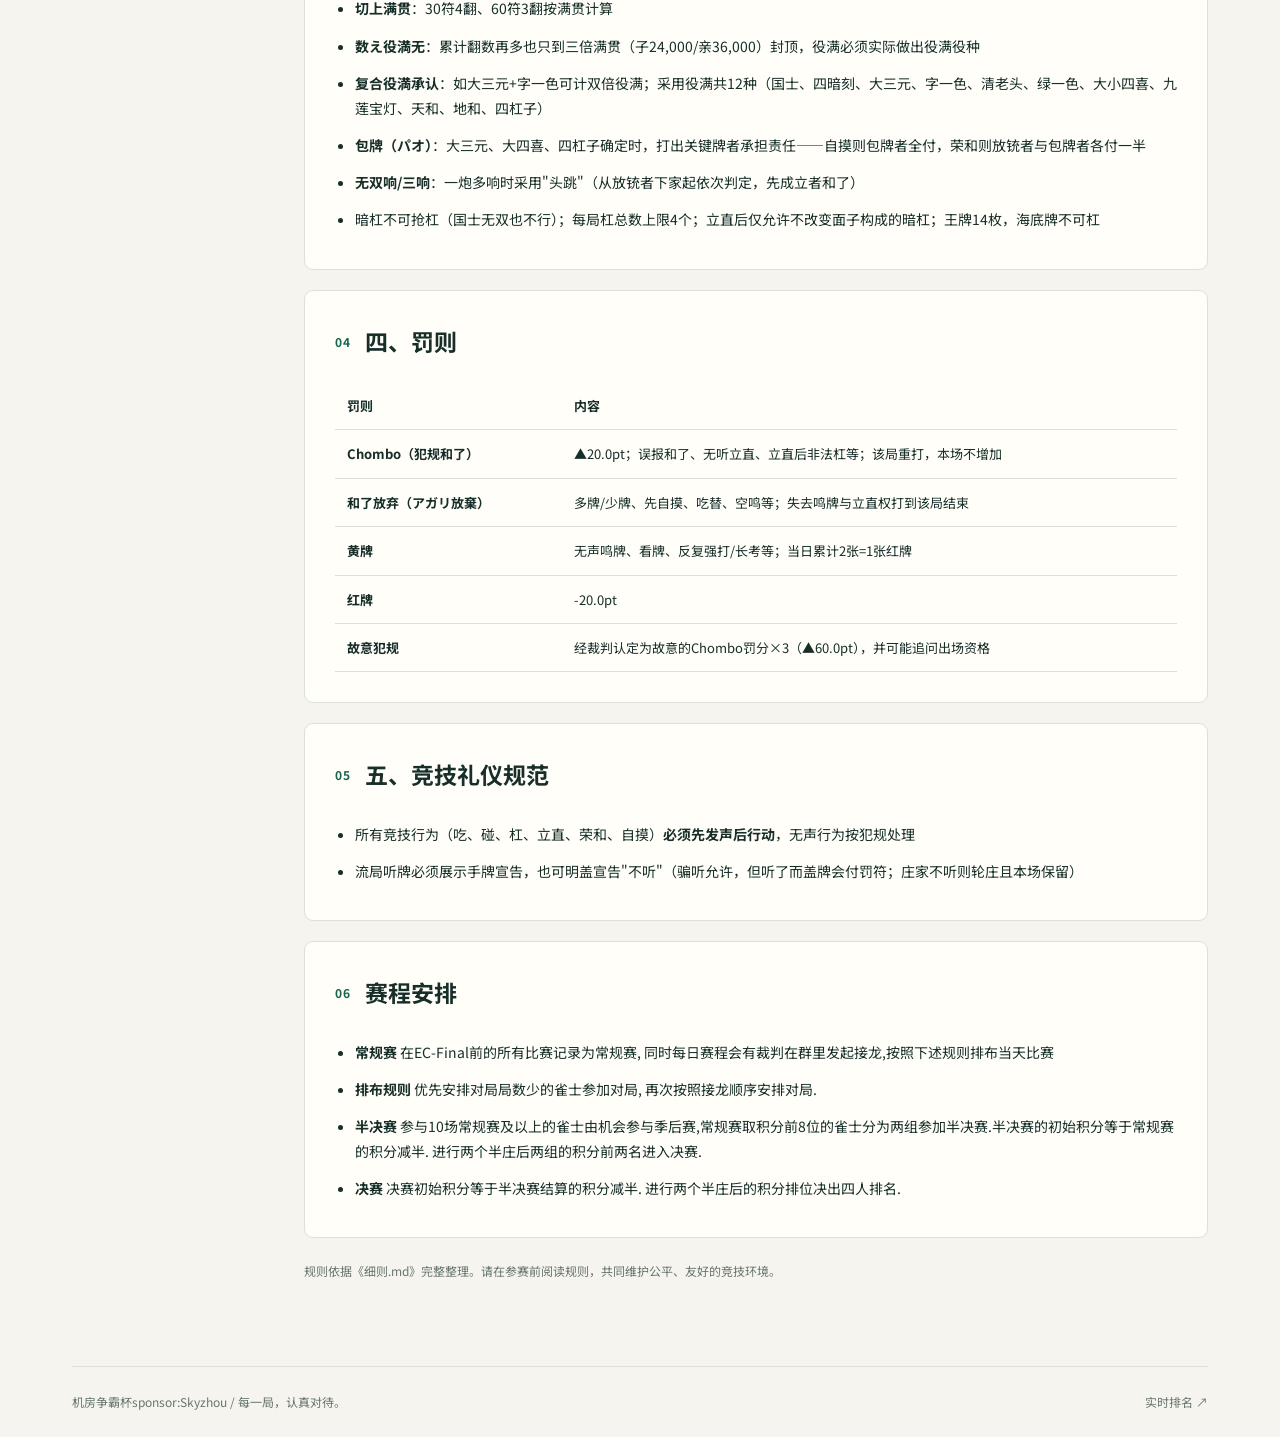
==== commit fa66fe5d: "xiugai" ====
--- a/index.html
+++ b/index.html
@@ -3,4 +3,5 @@
 <body><header><nav class="nav" aria-label="主导航"><a class="brand" href="./"><span class="mark">發</span>机房争霸杯</a><div class="navlinks"><a href="./" aria-current="page">比赛规则</a><a href="scoreboard/">实时排名 ↗</a></div></nav></header><main>
 <section class="hero"><div><div class="eyebrow">THE COMPUTER ROOM CUP / 赛事规则</div><h1>方寸牌桌，<br>自有高下。</h1><p class="intro">机房争霸杯正式开赛。以半庄为战，以积分为序，<br>从常规赛走向决赛，让每一次选择都有分量。</p><p><a class="button" href="scoreboard/">查看实时积分榜 ↗</a></p></div><div class="tiles" aria-hidden="true"><span class="tile">東</span><span class="tile red">中</span><span class="tile">發</span></div></section>
 <div class="stats"><div class="stat"><small>比赛形式</small><strong>半庄制</strong><span>东南战</span></div><div class="stat"><small>开局持点</small><strong>25,000</strong><span>点</span></div><div class="stat"><small>赛程阶段</small><strong>3</strong><span>阶段晋级</span></div></div>
-<div class="rules-layout"><aside class="contents" aria-label="规则目录"><strong>规则索引 / CONTENTS</strong><a href="#rule-1">01 / 一、基本比赛形式</a><a href="#rule-2">02 / 二、持点与积分（ウマ・オカ）</a><a href="#rule-3">03 / 三、和了规则要点</a><a href="#rule-4">04 / 四、罚则</a><a href="#rule-5">05 / 五、竞技礼仪规范</a><a href="#rule-6">06 / 赛程安排</a></aside><div><section class="rule-section" id="rule-1"><h2><span class="number">01</span>一、基本比赛形式</h2><ul><li><strong>半庄制</strong>：东南战，东4局+南4局，无途中流局（九种九牌、四风连打、四家立直、四杠散了均不中断牌局,四杠之后不允许开杠），无飞人/破产终止（负分也继续打,也可以立直）</li><li><strong>完全顺位制</strong>：胜负以最终顺位+积分决定，而非素点</li><li><strong>团体战</strong>：每队3名正式选手，比赛日由代表选手出战；年400万日元保底报酬，但<strong>严禁参与一切赌博行为</strong>，违者可被除籍</li><li><strong>洗牌</strong>：理论上要去每局洗牌时间要长于5秒钟</li><li>比赛分常规赛→半决赛→决赛三个阶段</li></ul></section><section class="rule-section" id="rule-2"><h2><span class="number">02</span>二、持点与积分（ウマ・オカ）</h2><ul><li>开局持点 <strong>25,000点</strong>，半庄结束按 <strong>30,000点返し</strong>（返点）精算</li><li>4人各差的5,000点合计 <strong>20,000点</strong> 作为&quot;オカ&quot;（头名赏）加给1位</li><li>顺位的：<strong>1位 +50P / 2位 +10P / 3位 −10P / 4位 −30P</strong>（1位与4位光顺位点就差80P，末位回避价值极高）</li><li><strong>同点处理</strong>：平分该名次组合的总顺位点；3人同点出现无法整除的端数时，靠起家（起家近者）拿大额</li><li>本场每1本加算300点；流局听牌料3,000点（1人听牌则全得，多人则分摊，由未听者支付）；南4流局结束时场上的立直棒归1位</li><li><strong>没有&quot;AGARI止め/听牌止め&quot;</strong>：南4的庄家和了或宣告听牌流局，半庄都不结束，必须继续连庄；想结束只能宣告不听</li></ul></section><section class="rule-section" id="rule-3"><h2><span class="number">03</span>三、和了规则要点</h2><ul><li><strong>食いタン（吃断幺）有效</strong>、后付有效、常时1翻起和</li><li><strong>赤宝牌</strong>：赤5万、赤5筒、赤5索各1枚，共3枚固定入牌，1枚计1翻（不作役）</li><li><strong>一发、里宝牌、杠宝牌、杠里宝牌全部采用</strong></li><li><strong>人和不算役</strong>；<strong>流满（流し満貫）不承认</strong></li><li><strong>切上满贯</strong>：30符4翻、60符3翻按满贯计算</li><li><strong>数え役満无</strong>：累计翻数再多也只到三倍满贯（子24,000/亲36,000）封顶，役满必须实际做出役满役种</li><li><strong>复合役満承认</strong>：如大三元+字一色可计双倍役满；采用役满共12种（国士、四暗刻、大三元、字一色、清老头、绿一色、大小四喜、九莲宝灯、天和、地和、四杠子）</li><li><strong>包牌（パオ）</strong>：大三元、大四喜、四杠子确定时，打出关键牌者承担责任——自摸则包牌者全付，荣和则放铳者与包牌者各付一半</li><li><strong>无双响/三响</strong>：一炮多响时采用&quot;头跳&quot;（从放铳者下家起依次判定，先成立者和了）</li><li>暗杠不可抢杠（国士无双也不行）；每局杠总数上限4个；立直后仅允许不改变面子构成的暗杠；王牌14枚，海底牌不可杠</li></ul></section><section class="rule-section" id="rule-4"><h2><span class="number">04</span>四、罚则</h2><div class="table-scroll"><table><thead><tr><th scope="col">罚则</th><th scope="col">内容</th></tr></thead><tbody><tr><td><strong>Chombo（犯规和了）</strong></td><td>▲20.0pt；误报和了、无听立直、立直后非法杠等；该局重打，本场不增加</td></tr><tr><td><strong>和了放弃（アガリ放棄）</strong></td><td>多牌/少牌、先自摸、吃替、空鸣等；失去鸣牌与立直权打到该局结束</td></tr><tr><td><strong>黄牌</strong></td><td>无声鸣牌、看牌、反复强打/长考等；当日累计2张=1张红牌</td></tr><tr><td><strong>红牌</strong></td><td>-20.0pt</td></tr><tr><td><strong>故意犯规</strong></td><td>经裁判认定为故意的Chombo罚分×3（▲60.0pt），并可能追问出场资格</td></tr></tbody></table></div></section><section class="rule-section" id="rule-5"><h2><span class="number">05</span>五、竞技礼仪规范</h2><ul><li>所有竞技行为（吃、碰、杠、立直、荣和、自摸）<strong>必须先发声后行动</strong>，无声行为按犯规处理</li><li>流局听牌必须展示手牌宣告，也可明盖宣告&quot;不听&quot;（骗听允许，但听了而盖牌会付罚符；庄家不听则轮庄且本场保留）</li></ul></section><section class="rule-section" id="rule-6"><h2><span class="number">06</span>赛程安排</h2><ul><li><strong>常规赛</strong> 在EC-Final前的所有比赛记录为常规赛, 同时每日赛程会有裁判在群里发起接龙,按照下述规则排布当天比赛</li><li><strong>排布规则</strong> 优先安排对局局数少的雀士参加对局, 再次按照接龙顺序安排对局.</li><li><strong>半决赛</strong> 参与10场常规赛及以上的雀士由机会参与季后赛,常规赛取积分前8位的雀士分为两组参加半决赛.半决赛的初始积分等于常规赛的积分减半. 进行两个半庄后两组的积分前两名进入决赛.</li><li><strong>决赛</strong> 决赛初始积分等于半决赛结算的积分减半. 进行两个半庄后的积分排位决出四人排名.</li></ul></section><p class="footnote">规则依据《细则.md》完整整理。请在参赛前阅读规则，共同维护公平、友好的竞技环境。</p></div></div></main><footer><span>机房争霸杯sponsor:Skyzhou / 每一局，认真对待。</span><a href="scoreboard/">实时排名 ↗</a></footer></body></html>+<div class="rules-layout"><aside class="contents" aria-label="规则目录"><strong>规则索引 / CONTENTS</strong><a href="#rule-1">01 / 一、基本比赛形式</a><a href="#rule-2">02 / 二、持点与积分（ウマ・オカ）</a><a href="#rule-3">03 / 三、和了规则要点</a><a href="#rule-4">04 / 四、罚则</a><a href="#rule-5">05 / 五、竞技礼仪规范</a><a href="#rule-6">06 / 赛程安排</a></aside><div><section class="rule-section" id="rule-1"><h2><span class="number">01</span>一、基本比赛形式</h2><ul><li><strong>半庄制</strong>：东南战，东4局+南4局，无途中流局（九种九牌、四风连打、四家立直、四杠散了均不中断牌局,四杠之后不允许开杠），无飞人/破产终止（负分也继续打,也可以立直）</li><li><strong>完全顺位制</strong>：胜负以最终顺位+积分决定，而非素点</li><li><strong>洗牌</strong>：理论上要去每局洗牌时间要长于5秒钟</li><li>比赛分常规赛→半决赛→决赛三个阶段</li></ul></section><section class="rule-section" id="rule-2"><h2><span class="number">02</span>二、持点与积分（ウマ・オカ）</h2><ul><li>开局持点 <strong>25,000点</strong>，半庄结束按 <strong>30,000点返し</strong>（返点）精算</li><li>4人各差的5,000点合计 <strong>20,000点</strong> 作为&quot;オカ&quot;（头名赏）加给1位</li><li>顺位的：<strong>1位 +50P / 2位 +10P / 3位 −10P / 4位 −30P</strong>（1位与4位光顺位点就差80P，末位回避价值极高）</li>
+    <li><strong>同点处理</strong>：平分该名次组合的总顺位点；3人同点出现无法整除的端数时，靠起家（起家近者）拿大额</li><li>本场每1本加算300点；流局听牌料3,000点（1人听牌则全得，多人则分摊，由未听者支付）；南4流局结束时场上的立直棒归1位</li><li><strong>没有&quot;AGARI止め/听牌止め&quot;</strong>：南4的庄家和了或宣告听牌流局，半庄都不结束，必须继续连庄；想结束只能宣告不听</li></ul></section><section class="rule-section" id="rule-3"><h2><span class="number">03</span>三、和了规则要点</h2><ul><li><strong>食いタン（吃断幺）有效</strong>、后付有效、常时1翻起和</li><li><strong>赤宝牌</strong>：赤5万、赤5筒、赤5索各1枚，共3枚固定入牌，1枚计1翻（不作役）</li><li><strong>一发、里宝牌、杠宝牌、杠里宝牌全部采用</strong></li><li><strong>人和不算役</strong>；<strong>流满（流し満貫）不承认</strong></li><li><strong>切上满贯</strong>：30符4翻、60符3翻按满贯计算</li><li><strong>数え役満无</strong>：累计翻数再多也只到三倍满贯（子24,000/亲36,000）封顶，役满必须实际做出役满役种</li><li><strong>复合役満承认</strong>：如大三元+字一色可计双倍役满；采用役满共12种（国士、四暗刻、大三元、字一色、清老头、绿一色、大小四喜、九莲宝灯、天和、地和、四杠子）</li><li><strong>包牌（パオ）</strong>：大三元、大四喜、四杠子确定时，打出关键牌者承担责任——自摸则包牌者全付，荣和则放铳者与包牌者各付一半</li><li><strong>无双响/三响</strong>：一炮多响时采用&quot;头跳&quot;（从放铳者下家起依次判定，先成立者和了）</li><li>暗杠不可抢杠（国士无双也不行）；每局杠总数上限4个；立直后仅允许不改变面子构成的暗杠；王牌14枚，海底牌不可杠</li></ul></section><section class="rule-section" id="rule-4"><h2><span class="number">04</span>四、罚则</h2><div class="table-scroll"><table><thead><tr><th scope="col">罚则</th><th scope="col">内容</th></tr></thead><tbody><tr><td><strong>Chombo（犯规和了）</strong></td><td>▲20.0pt；误报和了、无听立直、立直后非法杠等；该局重打，本场不增加</td></tr><tr><td><strong>和了放弃（アガリ放棄）</strong></td><td>多牌/少牌、先自摸、吃替、空鸣等；失去鸣牌与立直权打到该局结束</td></tr><tr><td><strong>黄牌</strong></td><td>无声鸣牌、看牌、反复强打/长考等；当日累计2张=1张红牌</td></tr><tr><td><strong>红牌</strong></td><td>-20.0pt</td></tr><tr><td><strong>故意犯规</strong></td><td>经裁判认定为故意的Chombo罚分×3（▲60.0pt），并可能追问出场资格</td></tr></tbody></table></div></section><section class="rule-section" id="rule-5"><h2><span class="number">05</span>五、竞技礼仪规范</h2><ul><li>所有竞技行为（吃、碰、杠、立直、荣和、自摸）<strong>必须先发声后行动</strong>，无声行为按犯规处理</li><li>流局听牌必须展示手牌宣告，也可明盖宣告&quot;不听&quot;（骗听允许，但听了而盖牌会付罚符；庄家不听则轮庄且本场保留）</li></ul></section><section class="rule-section" id="rule-6"><h2><span class="number">06</span>赛程安排</h2><ul><li><strong>常规赛</strong> 在EC-Final前的所有比赛记录为常规赛, 同时每日赛程会有裁判在群里发起接龙,按照下述规则排布当天比赛</li><li><strong>排布规则</strong> 优先安排对局局数少的雀士参加对局, 再次按照接龙顺序安排对局.</li><li><strong>半决赛</strong> 参与10场常规赛及以上的雀士由机会参与季后赛,常规赛取积分前8位的雀士分为两组参加半决赛.半决赛的初始积分等于常规赛的积分减半. 进行两个半庄后两组的积分前两名进入决赛.</li><li><strong>决赛</strong> 决赛初始积分等于半决赛结算的积分减半. 进行两个半庄后的积分排位决出四人排名.</li></ul></section><p class="footnote">规则依据《细则.md》完整整理。请在参赛前阅读规则，共同维护公平、友好的竞技环境。</p></div></div></main><footer><span>机房争霸杯sponsor:Skyzhou / 每一局，认真对待。</span><a href="scoreboard/">实时排名 ↗</a></footer></body></html>
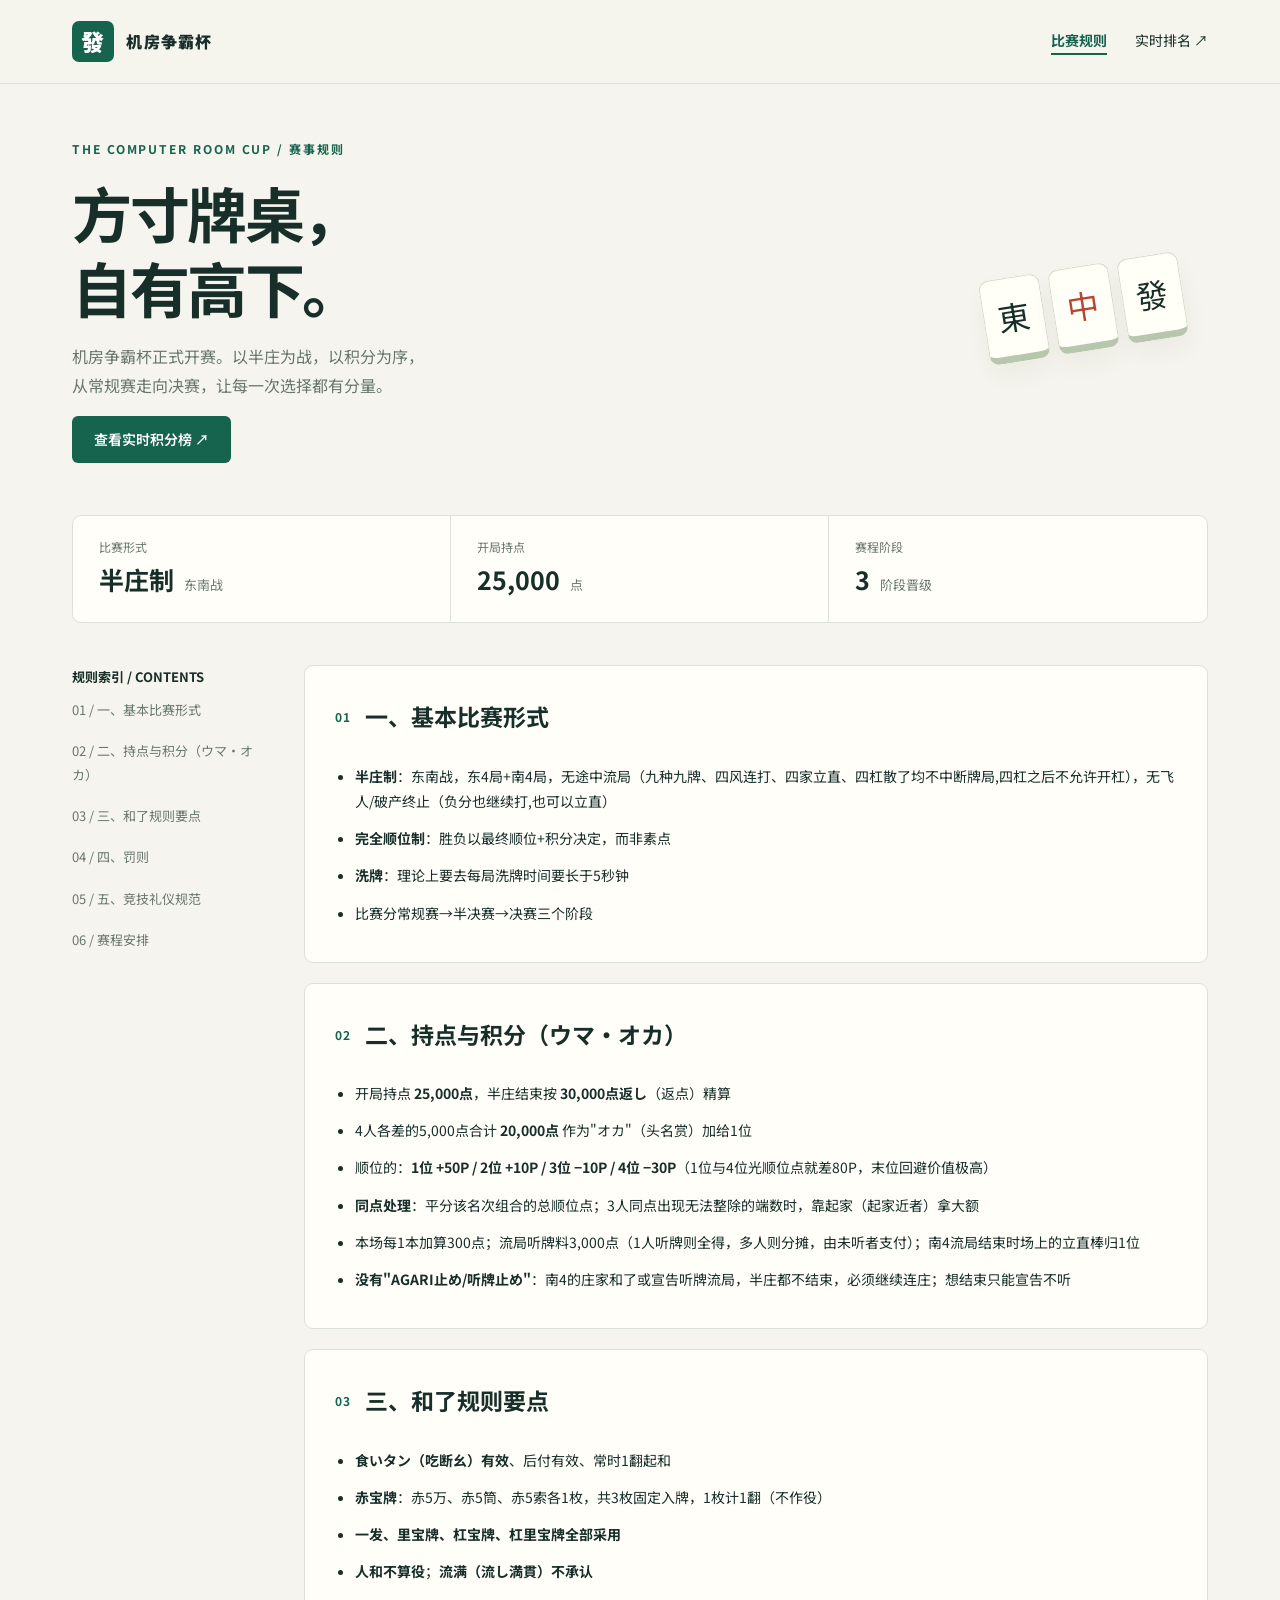
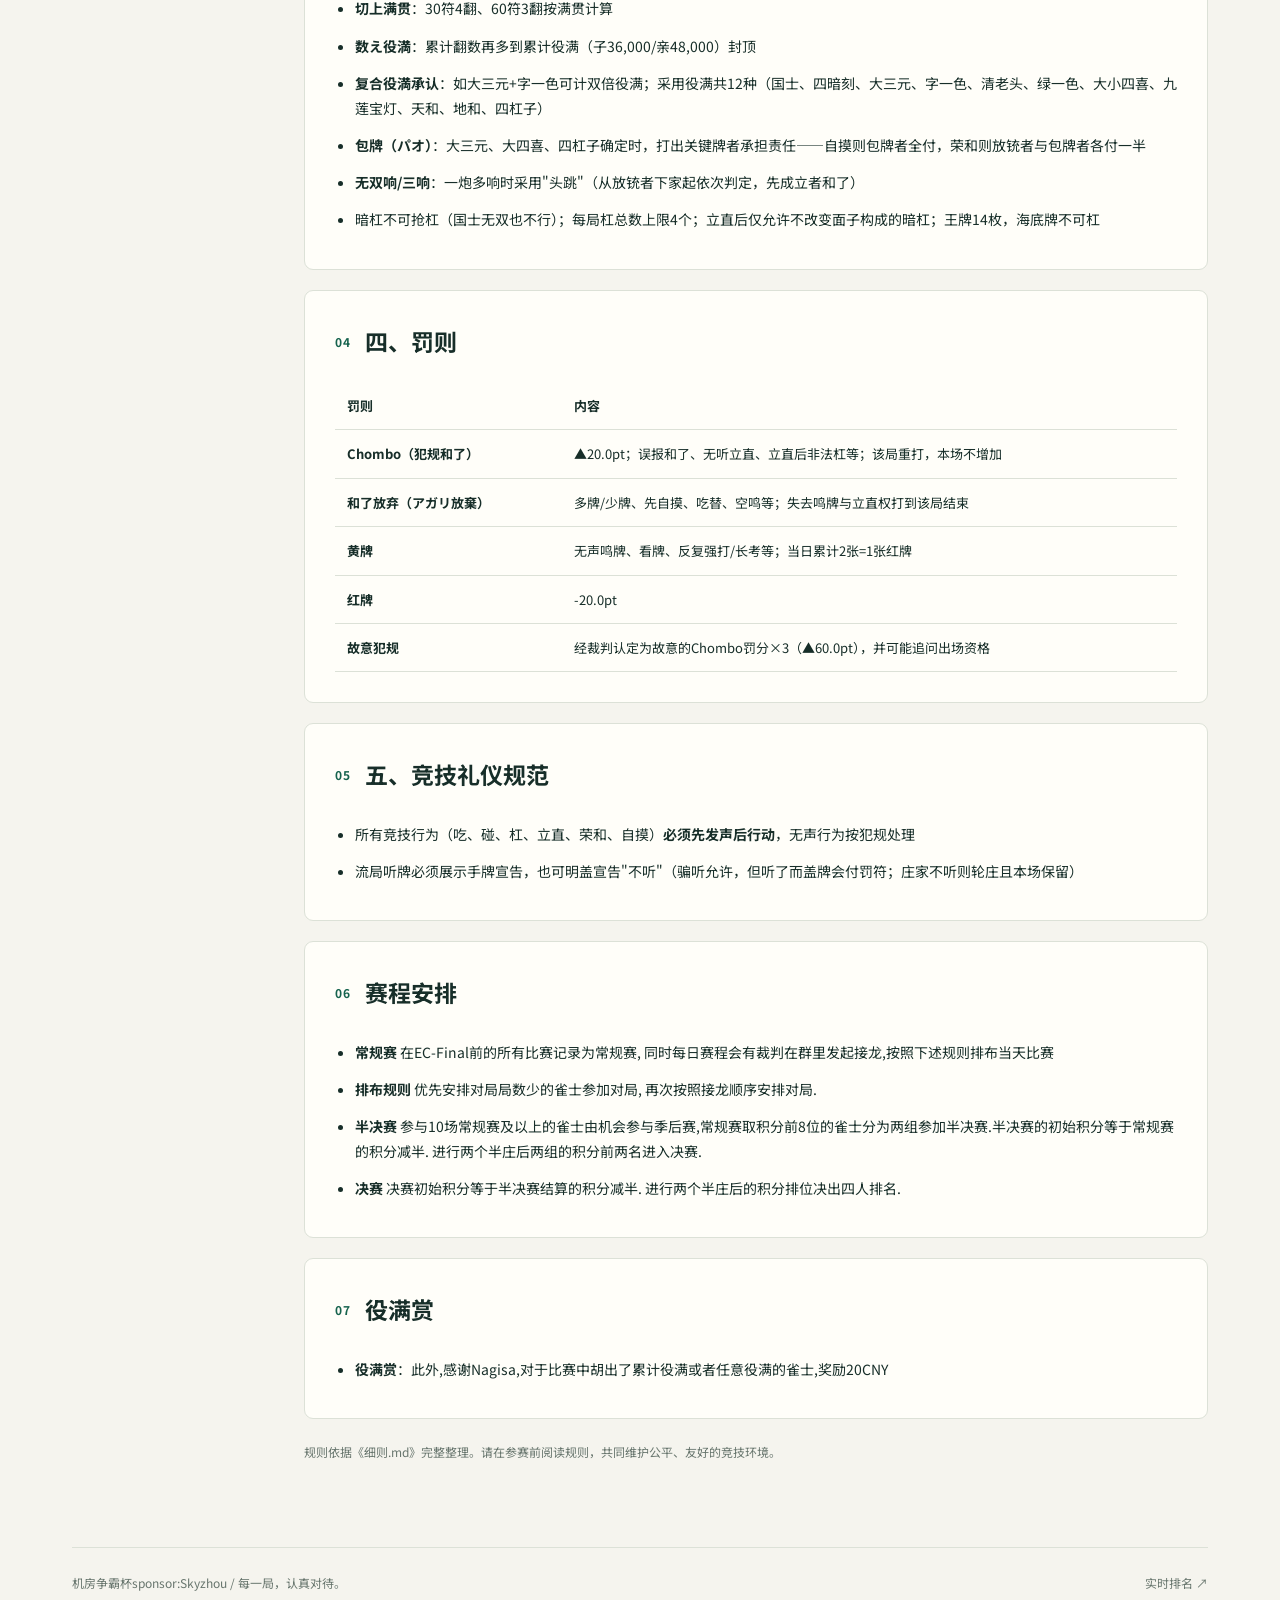
==== commit 0a030001: "役满赏" ====
--- a/index.html
+++ b/index.html
@@ -1,7 +1,176 @@
 <!doctype html>
-<html lang="zh-CN"><head><meta charset="utf-8"><meta name="viewport" content="width=device-width,initial-scale=1"><meta name="description" content="机房争霸杯比赛规则、积分制度、罚则与赛程安排。"><title>比赛规则 · 机房争霸杯</title><link rel="stylesheet" href="assets/style.css"></head>
-<body><header><nav class="nav" aria-label="主导航"><a class="brand" href="./"><span class="mark">發</span>机房争霸杯</a><div class="navlinks"><a href="./" aria-current="page">比赛规则</a><a href="scoreboard/">实时排名 ↗</a></div></nav></header><main>
-<section class="hero"><div><div class="eyebrow">THE COMPUTER ROOM CUP / 赛事规则</div><h1>方寸牌桌，<br>自有高下。</h1><p class="intro">机房争霸杯正式开赛。以半庄为战，以积分为序，<br>从常规赛走向决赛，让每一次选择都有分量。</p><p><a class="button" href="scoreboard/">查看实时积分榜 ↗</a></p></div><div class="tiles" aria-hidden="true"><span class="tile">東</span><span class="tile red">中</span><span class="tile">發</span></div></section>
-<div class="stats"><div class="stat"><small>比赛形式</small><strong>半庄制</strong><span>东南战</span></div><div class="stat"><small>开局持点</small><strong>25,000</strong><span>点</span></div><div class="stat"><small>赛程阶段</small><strong>3</strong><span>阶段晋级</span></div></div>
-<div class="rules-layout"><aside class="contents" aria-label="规则目录"><strong>规则索引 / CONTENTS</strong><a href="#rule-1">01 / 一、基本比赛形式</a><a href="#rule-2">02 / 二、持点与积分（ウマ・オカ）</a><a href="#rule-3">03 / 三、和了规则要点</a><a href="#rule-4">04 / 四、罚则</a><a href="#rule-5">05 / 五、竞技礼仪规范</a><a href="#rule-6">06 / 赛程安排</a></aside><div><section class="rule-section" id="rule-1"><h2><span class="number">01</span>一、基本比赛形式</h2><ul><li><strong>半庄制</strong>：东南战，东4局+南4局，无途中流局（九种九牌、四风连打、四家立直、四杠散了均不中断牌局,四杠之后不允许开杠），无飞人/破产终止（负分也继续打,也可以立直）</li><li><strong>完全顺位制</strong>：胜负以最终顺位+积分决定，而非素点</li><li><strong>洗牌</strong>：理论上要去每局洗牌时间要长于5秒钟</li><li>比赛分常规赛→半决赛→决赛三个阶段</li></ul></section><section class="rule-section" id="rule-2"><h2><span class="number">02</span>二、持点与积分（ウマ・オカ）</h2><ul><li>开局持点 <strong>25,000点</strong>，半庄结束按 <strong>30,000点返し</strong>（返点）精算</li><li>4人各差的5,000点合计 <strong>20,000点</strong> 作为&quot;オカ&quot;（头名赏）加给1位</li><li>顺位的：<strong>1位 +50P / 2位 +10P / 3位 −10P / 4位 −30P</strong>（1位与4位光顺位点就差80P，末位回避价值极高）</li>
-    <li><strong>同点处理</strong>：平分该名次组合的总顺位点；3人同点出现无法整除的端数时，靠起家（起家近者）拿大额</li><li>本场每1本加算300点；流局听牌料3,000点（1人听牌则全得，多人则分摊，由未听者支付）；南4流局结束时场上的立直棒归1位</li><li><strong>没有&quot;AGARI止め/听牌止め&quot;</strong>：南4的庄家和了或宣告听牌流局，半庄都不结束，必须继续连庄；想结束只能宣告不听</li></ul></section><section class="rule-section" id="rule-3"><h2><span class="number">03</span>三、和了规则要点</h2><ul><li><strong>食いタン（吃断幺）有效</strong>、后付有效、常时1翻起和</li><li><strong>赤宝牌</strong>：赤5万、赤5筒、赤5索各1枚，共3枚固定入牌，1枚计1翻（不作役）</li><li><strong>一发、里宝牌、杠宝牌、杠里宝牌全部采用</strong></li><li><strong>人和不算役</strong>；<strong>流满（流し満貫）不承认</strong></li><li><strong>切上满贯</strong>：30符4翻、60符3翻按满贯计算</li><li><strong>数え役満无</strong>：累计翻数再多也只到三倍满贯（子24,000/亲36,000）封顶，役满必须实际做出役满役种</li><li><strong>复合役満承认</strong>：如大三元+字一色可计双倍役满；采用役满共12种（国士、四暗刻、大三元、字一色、清老头、绿一色、大小四喜、九莲宝灯、天和、地和、四杠子）</li><li><strong>包牌（パオ）</strong>：大三元、大四喜、四杠子确定时，打出关键牌者承担责任——自摸则包牌者全付，荣和则放铳者与包牌者各付一半</li><li><strong>无双响/三响</strong>：一炮多响时采用&quot;头跳&quot;（从放铳者下家起依次判定，先成立者和了）</li><li>暗杠不可抢杠（国士无双也不行）；每局杠总数上限4个；立直后仅允许不改变面子构成的暗杠；王牌14枚，海底牌不可杠</li></ul></section><section class="rule-section" id="rule-4"><h2><span class="number">04</span>四、罚则</h2><div class="table-scroll"><table><thead><tr><th scope="col">罚则</th><th scope="col">内容</th></tr></thead><tbody><tr><td><strong>Chombo（犯规和了）</strong></td><td>▲20.0pt；误报和了、无听立直、立直后非法杠等；该局重打，本场不增加</td></tr><tr><td><strong>和了放弃（アガリ放棄）</strong></td><td>多牌/少牌、先自摸、吃替、空鸣等；失去鸣牌与立直权打到该局结束</td></tr><tr><td><strong>黄牌</strong></td><td>无声鸣牌、看牌、反复强打/长考等；当日累计2张=1张红牌</td></tr><tr><td><strong>红牌</strong></td><td>-20.0pt</td></tr><tr><td><strong>故意犯规</strong></td><td>经裁判认定为故意的Chombo罚分×3（▲60.0pt），并可能追问出场资格</td></tr></tbody></table></div></section><section class="rule-section" id="rule-5"><h2><span class="number">05</span>五、竞技礼仪规范</h2><ul><li>所有竞技行为（吃、碰、杠、立直、荣和、自摸）<strong>必须先发声后行动</strong>，无声行为按犯规处理</li><li>流局听牌必须展示手牌宣告，也可明盖宣告&quot;不听&quot;（骗听允许，但听了而盖牌会付罚符；庄家不听则轮庄且本场保留）</li></ul></section><section class="rule-section" id="rule-6"><h2><span class="number">06</span>赛程安排</h2><ul><li><strong>常规赛</strong> 在EC-Final前的所有比赛记录为常规赛, 同时每日赛程会有裁判在群里发起接龙,按照下述规则排布当天比赛</li><li><strong>排布规则</strong> 优先安排对局局数少的雀士参加对局, 再次按照接龙顺序安排对局.</li><li><strong>半决赛</strong> 参与10场常规赛及以上的雀士由机会参与季后赛,常规赛取积分前8位的雀士分为两组参加半决赛.半决赛的初始积分等于常规赛的积分减半. 进行两个半庄后两组的积分前两名进入决赛.</li><li><strong>决赛</strong> 决赛初始积分等于半决赛结算的积分减半. 进行两个半庄后的积分排位决出四人排名.</li></ul></section><p class="footnote">规则依据《细则.md》完整整理。请在参赛前阅读规则，共同维护公平、友好的竞技环境。</p></div></div></main><footer><span>机房争霸杯sponsor:Skyzhou / 每一局，认真对待。</span><a href="scoreboard/">实时排名 ↗</a></footer></body></html>+<html lang="zh-CN">
+  <head>
+    <meta charset="utf-8">
+    <meta name="viewport" content="width=device-width,initial-scale=1">
+    <meta name="description" content="机房争霸杯比赛规则、积分制度、罚则与赛程安排。">
+    <title>比赛规则 · 机房争霸杯</title>
+    <link rel="stylesheet" href="assets/style.css">
+  </head>
+  <body>
+    <header>
+      <nav class="nav" aria-label="主导航">
+        <a class="brand" href="./"><span class="mark">發</span>机房争霸杯</a>
+        <div class="navlinks">
+          <a href="./" aria-current="page">比赛规则</a>
+          <a href="scoreboard/">实时排名 ↗</a>
+        </div>
+      </nav>
+    </header>
+
+    <main>
+
+      <section class="hero">
+        <div>
+          <div class="eyebrow">
+            THE COMPUTER ROOM CUP / 赛事规则
+          </div>
+          <h1>方寸牌桌，<br>自有高下。</h1>
+          <p class="intro">机房争霸杯正式开赛。以半庄为战，以积分为序，<br>从常规赛走向决赛，让每一次选择都有分量。</p>
+          <p><a class="button" href="scoreboard/">查看实时积分榜 ↗</a></p>
+        </div>
+        <div class="tiles" aria-hidden="true">
+          <span class="tile">東</span>
+          <span class="tile red">中</span>
+          <span class="tile">發</span>
+        </div>
+      </section>
+      <div class="stats">
+        <div class="stat">
+          <small>比赛形式</small>
+          <strong>半庄制</strong>
+          <span>东南战</span>
+        </div>
+        <div class="stat">
+          <small>开局持点</small>
+          <strong>25,000</strong>
+          <span>点</span>
+        </div>
+        <div class="stat">
+          <small>赛程阶段</small>
+          <strong>3</strong>
+          <span>阶段晋级</span>
+        </div>
+      </div>
+      <div class="rules-layout">
+
+        <aside class="contents" aria-label="规则目录">
+          <strong>规则索引 / CONTENTS</strong>
+          <a href="#rule-1">01 / 一、基本比赛形式</a>
+          <a href="#rule-2">02 / 二、持点与积分（ウマ・オカ）</a>
+          <a href="#rule-3">03 / 三、和了规则要点</a>
+          <a href="#rule-4">04 / 四、罚则</a>
+          <a href="#rule-5">05 / 五、竞技礼仪规范</a>
+          <a href="#rule-6">06 / 赛程安排</a>
+        </aside>
+        <div>
+
+          <section class="rule-section" id="rule-1">
+            <h2><span class="number">01</span>一、基本比赛形式</h2>
+            <ul>
+              <li><strong>半庄制</strong>：东南战，东4局+南4局，无途中流局（九种九牌、四风连打、四家立直、四杠散了均不中断牌局,四杠之后不允许开杠），无飞人/破产终止（负分也继续打,也可以立直）</li>
+              <li><strong>完全顺位制</strong>：胜负以最终顺位+积分决定，而非素点</li>
+              <li><strong>洗牌</strong>：理论上要去每局洗牌时间要长于5秒钟</li>
+              <li>比赛分常规赛→半决赛→决赛三个阶段</li>
+            </ul>
+          </section>
+
+          <section class="rule-section" id="rule-2">
+            <h2><span class="number">02</span>二、持点与积分（ウマ・オカ）</h2>
+            <ul>
+              <li>开局持点 <strong>25,000点</strong>，半庄结束按 <strong>30,000点返し</strong>（返点）精算</li>
+              <li>4人各差的5,000点合计 <strong>20,000点</strong> 作为&quot;オカ&quot;（头名赏）加给1位</li>
+              <li>顺位的：<strong>1位 +50P / 2位 +10P / 3位 −10P / 4位 −30P</strong>（1位与4位光顺位点就差80P，末位回避价值极高）</li>
+              <li><strong>同点处理</strong>：平分该名次组合的总顺位点；3人同点出现无法整除的端数时，靠起家（起家近者）拿大额</li>
+              <li>本场每1本加算300点；流局听牌料3,000点（1人听牌则全得，多人则分摊，由未听者支付）；南4流局结束时场上的立直棒归1位</li>
+              <li><strong>没有&quot;AGARI止め/听牌止め&quot;</strong>：南4的庄家和了或宣告听牌流局，半庄都不结束，必须继续连庄；想结束只能宣告不听</li>
+            </ul>
+          </section>
+
+          <section class="rule-section" id="rule-3">
+            <h2><span class="number">03</span>三、和了规则要点</h2>
+            <ul>
+              <li><strong>食いタン（吃断幺）有效</strong>、后付有效、常时1翻起和</li>
+              <li><strong>赤宝牌</strong>：赤5万、赤5筒、赤5索各1枚，共3枚固定入牌，1枚计1翻（不作役）</li>
+              <li><strong>一发、里宝牌、杠宝牌、杠里宝牌全部采用</strong></li>
+              <li><strong>人和不算役</strong>；<strong>流满（流し満貫）不承认</strong></li>
+              <li><strong>切上满贯</strong>：30符4翻、60符3翻按满贯计算</li>
+              <li><strong>数え役満</strong>：累计翻数再多到累计役满（子36,000/亲48,000）封顶</li>
+              <li><strong>复合役満承认</strong>：如大三元+字一色可计双倍役满；采用役满共12种（国士、四暗刻、大三元、字一色、清老头、绿一色、大小四喜、九莲宝灯、天和、地和、四杠子）</li>
+              <li><strong>包牌（パオ）</strong>：大三元、大四喜、四杠子确定时，打出关键牌者承担责任——自摸则包牌者全付，荣和则放铳者与包牌者各付一半</li>
+              <li><strong>无双响/三响</strong>：一炮多响时采用&quot;头跳&quot;（从放铳者下家起依次判定，先成立者和了）</li>
+              <li>暗杠不可抢杠（国士无双也不行）；每局杠总数上限4个；立直后仅允许不改变面子构成的暗杠；王牌14枚，海底牌不可杠</li>
+            </ul>
+          </section>
+
+          <section class="rule-section" id="rule-4">
+            <h2><span class="number">04</span>四、罚则</h2>
+            <div class="table-scroll">
+              <table>
+                <thead>
+                  <tr>
+                    <th scope="col">罚则</th>
+                    <th scope="col">内容</th>
+                  </tr>
+                </thead>
+                <tbody>
+                  <tr>
+                    <td><strong>Chombo（犯规和了）</strong></td>
+                    <td>▲20.0pt；误报和了、无听立直、立直后非法杠等；该局重打，本场不增加</td>
+                  </tr>
+                  <tr>
+                    <td><strong>和了放弃（アガリ放棄）</strong></td>
+                    <td>多牌/少牌、先自摸、吃替、空鸣等；失去鸣牌与立直权打到该局结束</td>
+                  </tr>
+                  <tr>
+                    <td><strong>黄牌</strong></td>
+                    <td>无声鸣牌、看牌、反复强打/长考等；当日累计2张=1张红牌</td>
+                  </tr>
+                  <tr>
+                    <td><strong>红牌</strong></td>
+                    <td>-20.0pt</td>
+                  </tr>
+                  <tr>
+                    <td><strong>故意犯规</strong></td>
+                    <td>经裁判认定为故意的Chombo罚分×3（▲60.0pt），并可能追问出场资格</td>
+                  </tr>
+                </tbody>
+              </table>
+            </div>
+          </section>
+
+          <section class="rule-section" id="rule-5">
+            <h2><span class="number">05</span>五、竞技礼仪规范</h2>
+            <ul>
+              <li>所有竞技行为（吃、碰、杠、立直、荣和、自摸）<strong>必须先发声后行动</strong>，无声行为按犯规处理</li>
+              <li>流局听牌必须展示手牌宣告，也可明盖宣告&quot;不听&quot;（骗听允许，但听了而盖牌会付罚符；庄家不听则轮庄且本场保留）</li>
+            </ul>
+          </section>
+
+          <section class="rule-section" id="rule-6">
+            <h2><span class="number">06</span>赛程安排</h2>
+            <ul>
+              <li><strong>常规赛</strong> 在EC-Final前的所有比赛记录为常规赛, 同时每日赛程会有裁判在群里发起接龙,按照下述规则排布当天比赛</li>
+              <li><strong>排布规则</strong> 优先安排对局局数少的雀士参加对局, 再次按照接龙顺序安排对局.</li>
+              <li><strong>半决赛</strong> 参与10场常规赛及以上的雀士由机会参与季后赛,常规赛取积分前8位的雀士分为两组参加半决赛.半决赛的初始积分等于常规赛的积分减半. 进行两个半庄后两组的积分前两名进入决赛.</li>
+              <li><strong>决赛</strong> 决赛初始积分等于半决赛结算的积分减半. 进行两个半庄后的积分排位决出四人排名.</li>
+            </ul>
+          </section>
+
+           <section class="rule-section" id="rule-6">
+            <h2><span class="number">07</span>役满赏</h2>
+            <ul>
+              <li><strong>役满赏</strong>：此外,感谢Nagisa,对于比赛中胡出了累计役满或者任意役满的雀士,奖励20CNY</li>
+            </ul>
+          </section>
+          <p class="footnote">规则依据《细则.md》完整整理。请在参赛前阅读规则，共同维护公平、友好的竞技环境。</p>
+        </div>
+      </div>
+    </main>
+
+    <footer>
+      <span>机房争霸杯sponsor:Skyzhou / 每一局，认真对待。</span>
+      <a href="scoreboard/">实时排名 ↗</a>
+    </footer>
+  </body>
+</html>
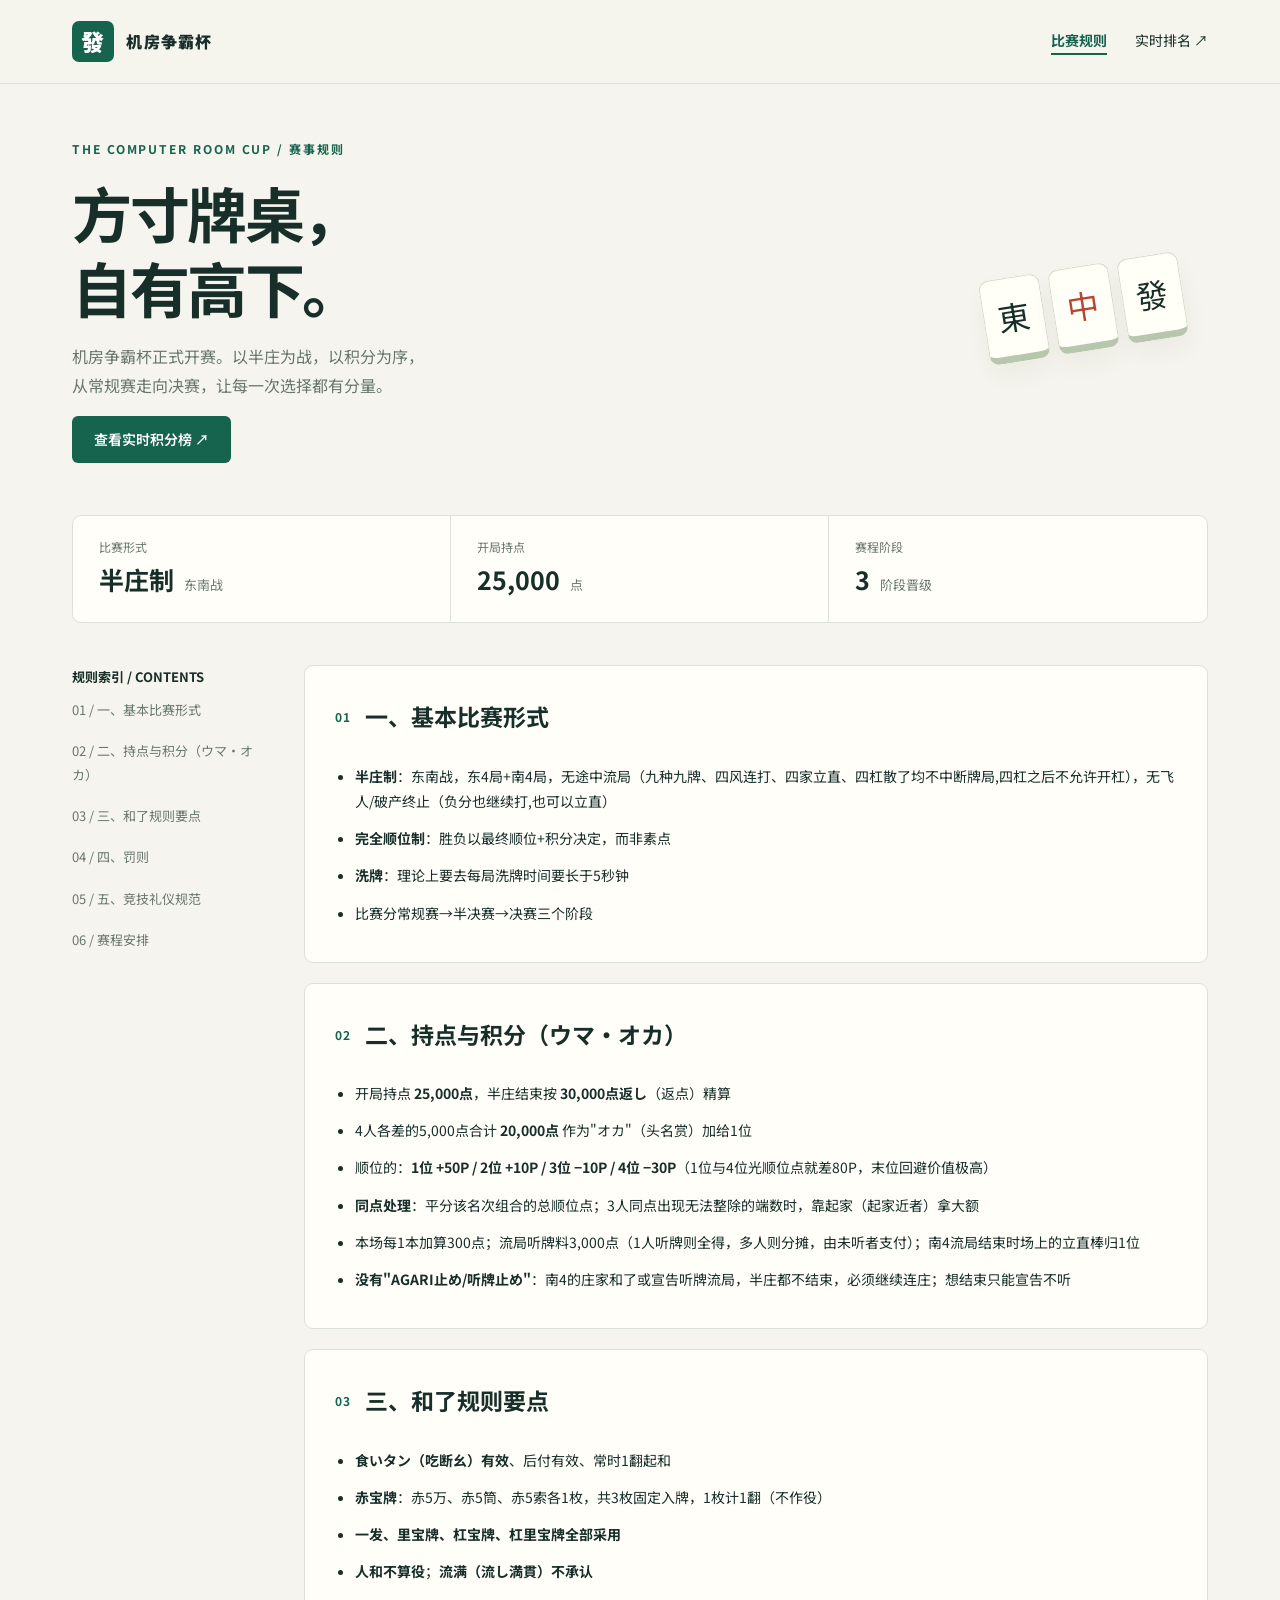
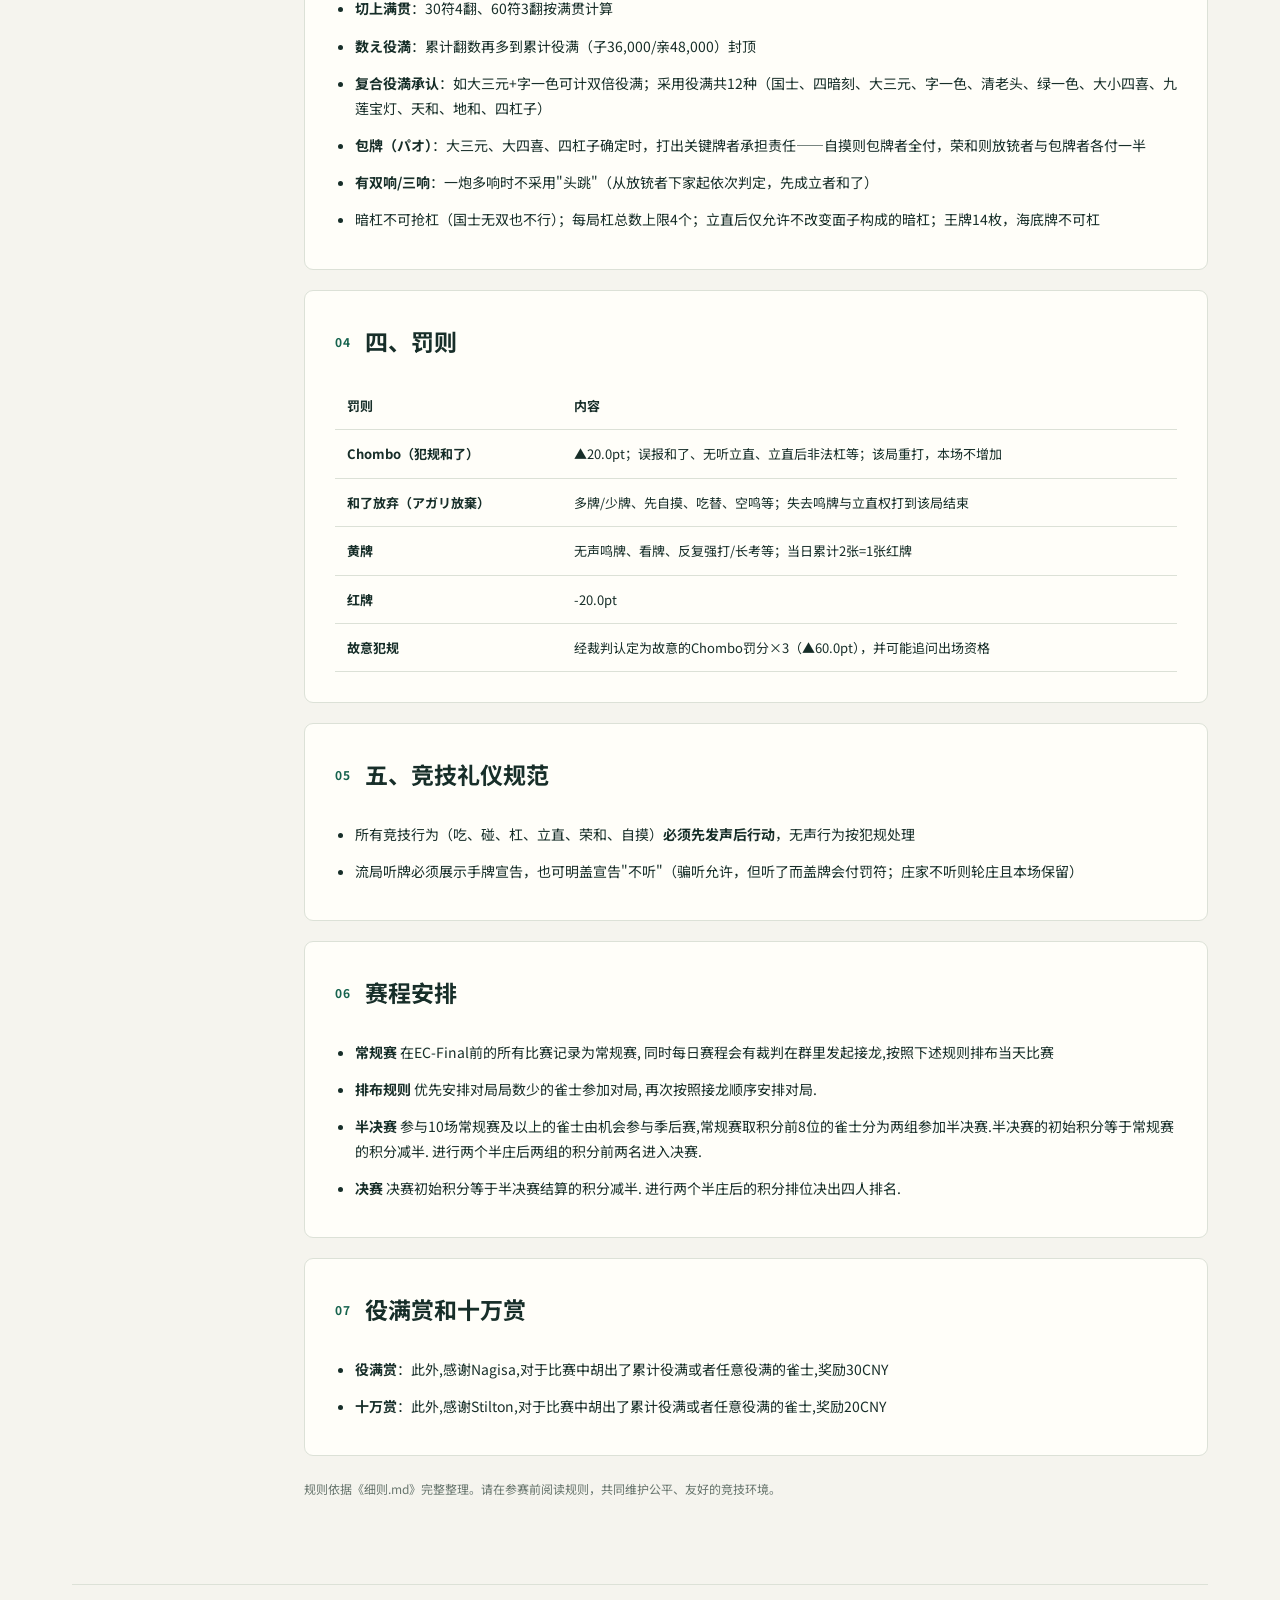
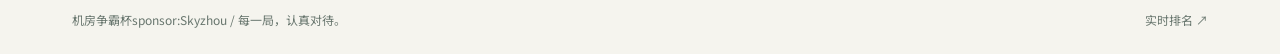
==== commit b41ac31b: "11-12-update" ====
--- a/index.html
+++ b/index.html
@@ -98,7 +98,7 @@
               <li><strong>数え役満</strong>：累计翻数再多到累计役满（子36,000/亲48,000）封顶</li>
               <li><strong>复合役満承认</strong>：如大三元+字一色可计双倍役满；采用役满共12种（国士、四暗刻、大三元、字一色、清老头、绿一色、大小四喜、九莲宝灯、天和、地和、四杠子）</li>
               <li><strong>包牌（パオ）</strong>：大三元、大四喜、四杠子确定时，打出关键牌者承担责任——自摸则包牌者全付，荣和则放铳者与包牌者各付一半</li>
-              <li><strong>无双响/三响</strong>：一炮多响时采用&quot;头跳&quot;（从放铳者下家起依次判定，先成立者和了）</li>
+              <li><strong>有双响/三响</strong>：一炮多响时不采用&quot;头跳&quot;（从放铳者下家起依次判定，先成立者和了）</li>
               <li>暗杠不可抢杠（国士无双也不行）；每局杠总数上限4个；立直后仅允许不改变面子构成的暗杠；王牌14枚，海底牌不可杠</li>
             </ul>
           </section>
@@ -158,9 +158,10 @@
           </section>
 
            <section class="rule-section" id="rule-6">
-            <h2><span class="number">07</span>役满赏</h2>
+            <h2><span class="number">07</span>役满赏和十万赏</h2>
             <ul>
-              <li><strong>役满赏</strong>：此外,感谢Nagisa,对于比赛中胡出了累计役满或者任意役满的雀士,奖励20CNY</li>
+              <li><strong>役满赏</strong>：此外,感谢Nagisa,对于比赛中胡出了累计役满或者任意役满的雀士,奖励30CNY</li>
+              <li><strong>十万赏</strong>：此外,感谢Stilton,对于比赛中胡出了累计役满或者任意役满的雀士,奖励20CNY</li>
             </ul>
           </section>
           <p class="footnote">规则依据《细则.md》完整整理。请在参赛前阅读规则，共同维护公平、友好的竞技环境。</p>
